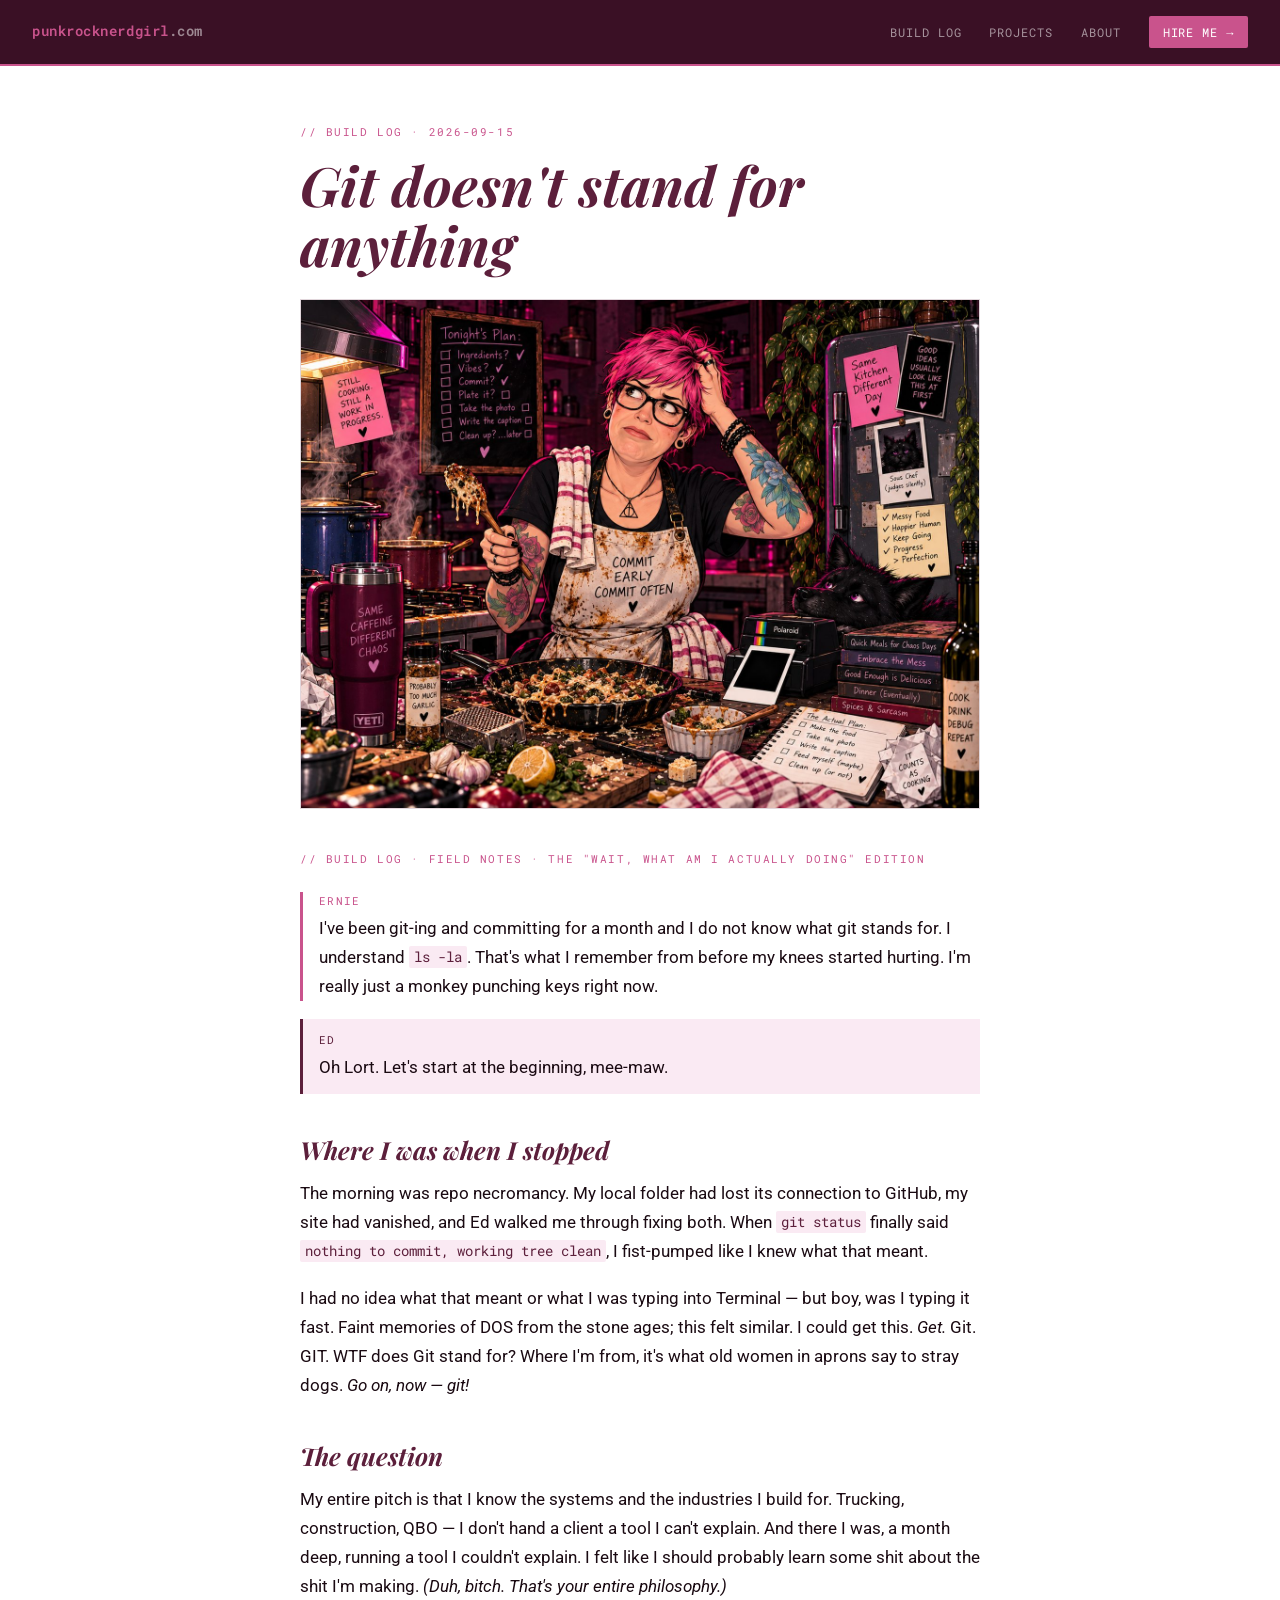
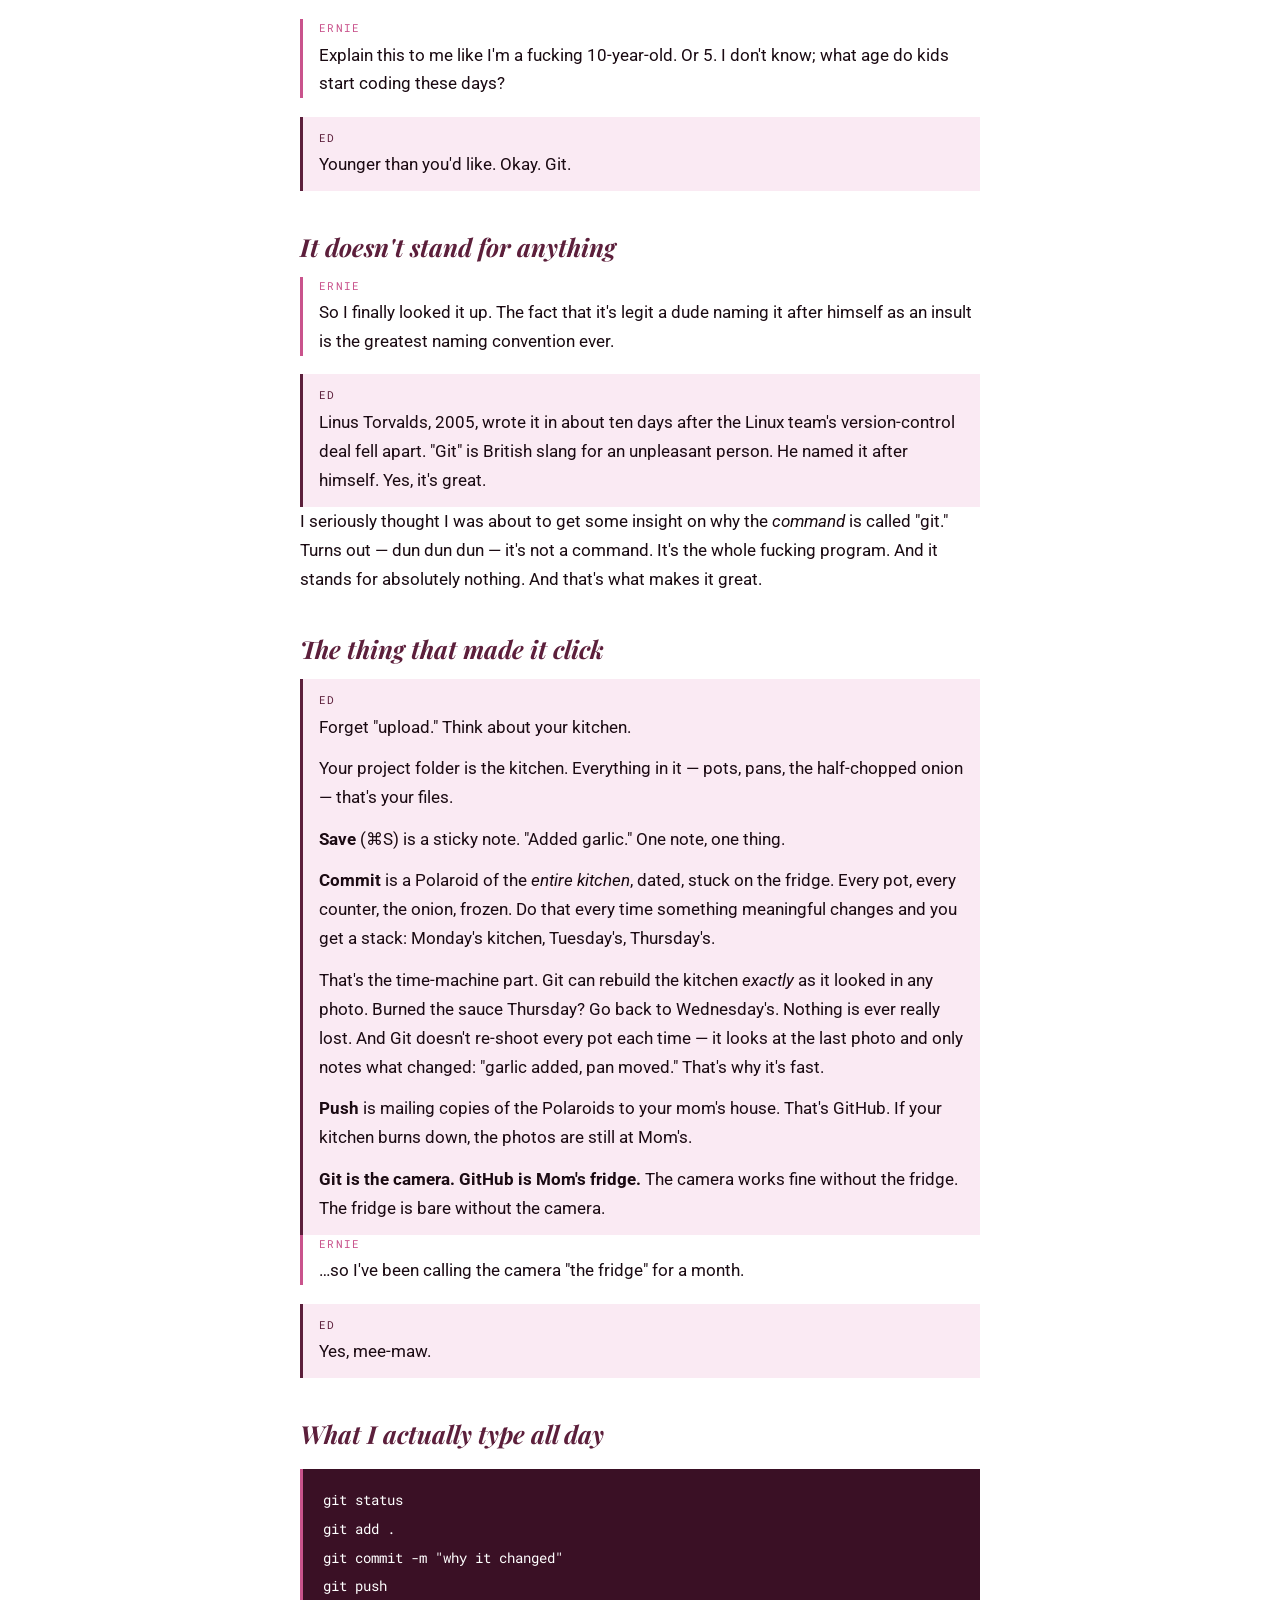
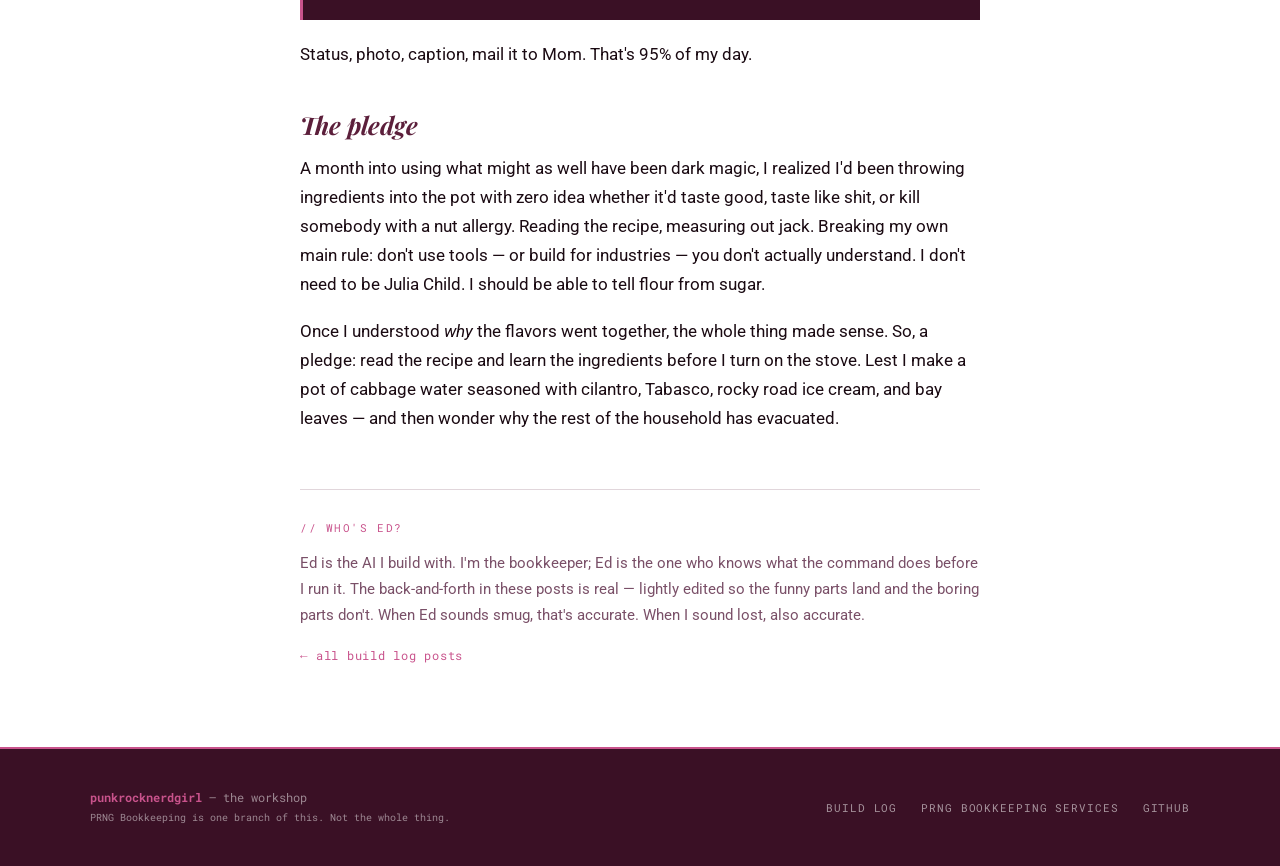
==== build_log/git-doesnt-stand-for-anything.html @ 5f927e8d "Build log: first post (Git doesn't stand for anything) + build log section" ====
<!DOCTYPE html>
<html lang="en">
<head>
  <meta charset="UTF-8" />
  <meta name="viewport" content="width=device-width, initial-scale=1.0" />
  <title>Git doesn&#x27;t stand for anything — punkrocknerdgirl</title>
  <meta name="description" content="Build log: Git doesn&#x27;t stand for anything" />
  <link rel="preconnect" href="https://fonts.googleapis.com" />
  <link rel="preconnect" href="https://fonts.gstatic.com" crossorigin />
  <link href="https://fonts.googleapis.com/css2?family=Roboto:ital,wght@0,300;0,400;0,700;1,300;1,400&family=Roboto+Mono:wght@400;600&family=Playfair+Display:ital,wght@0,700;1,700&display=swap" rel="stylesheet" />
  <link rel="stylesheet" href="post.css" />
</head>
<body>
  <header>
    <a class="wordmark" href="../">punkrocknerdgirl<span>.com</span></a>
    <nav>
      <a href="../#buildlog">Build log</a>
      <a href="../#projects">Projects</a>
      <a href="../#about">About</a>
      <a href="https://prngbooks.com" class="cta">Hire me →</a>
    </nav>
  </header>

  <main class="post">
    <div class="post-head">
      <p class="post-meta">// build log · 2026-09-15</p>
      <h1>Git doesn't stand for anything</h1>
    </div>
    <figure class="hero-img"><img src="../assets/blog/git-doesnt-stand-for-anything.jpg" alt="Git doesn&#x27;t stand for anything" /></figure>
    <article class="post-body">
<p class="eyebrow">// build log · field notes · the &quot;wait, what am I actually doing&quot; edition</p>
<p class="say say-ernie"><span class="who">Ernie</span>I've been git-ing and committing for a month and I do not know what git stands for. I understand <code>ls -la</code>. That's what I remember from before my knees started hurting. I'm really just a monkey punching keys right now.</p>
<div class="say say-ed"><span class="who">Ed</span>
<p>Oh Lort. Let's start at the beginning, mee-maw.</p>
</div>
<h2>Where I was when I stopped</h2>
<p>The morning was repo necromancy. My local folder had lost its connection to GitHub, my site had vanished, and Ed walked me through fixing both. When <code>git status</code> finally said <code>nothing to commit, working tree clean</code>, I fist-pumped like I knew what that meant.</p>
<p>I had no idea what that meant or what I was typing into Terminal — but boy, was I typing it fast. Faint memories of DOS from the stone ages; this felt similar. I could get this. <em>Get.</em> Git. GIT. WTF does Git stand for? Where I'm from, it's what old women in aprons say to stray dogs. <em>Go on, now — git!</em></p>
<h2>The question</h2>
<p>My entire pitch is that I know the systems and the industries I build for. Trucking, construction, QBO — I don't hand a client a tool I can't explain. And there I was, a month deep, running a tool I couldn't explain. I felt like I should probably learn some shit about the shit I'm making. <em>(Duh, bitch. That's your entire philosophy.)</em></p>
<p class="say say-ernie"><span class="who">Ernie</span>Explain this to me like I'm a fucking 10-year-old. Or 5. I don't know; what age do kids start coding these days?</p>
<div class="say say-ed"><span class="who">Ed</span>
<p>Younger than you'd like. Okay. Git.</p>
</div>
<h2>It doesn't stand for anything</h2>
<p class="say say-ernie"><span class="who">Ernie</span>So I finally looked it up. The fact that it's legit a dude naming it after himself as an insult is the greatest naming convention ever.</p>
<div class="say say-ed"><span class="who">Ed</span>
<p>Linus Torvalds, 2005, wrote it in about ten days after the Linux team's version-control deal fell apart. "Git" is British slang for an unpleasant person. He named it after himself. Yes, it's great.</p>
</div>
<p>I seriously thought I was about to get some insight on why the <em>command</em> is called "git." Turns out — dun dun dun — it's not a command. It's the whole fucking program. And it stands for absolutely nothing. And that's what makes it great.</p>
<h2>The thing that made it click</h2>
<div class="say say-ed"><span class="who">Ed</span>
<p>Forget "upload." Think about your kitchen.</p>
<p>Your project folder is the kitchen. Everything in it — pots, pans, the half-chopped onion — that's your files.</p>
<p><strong>Save</strong> (⌘S) is a sticky note. "Added garlic." One note, one thing.</p>
<p><strong>Commit</strong> is a Polaroid of the <em>entire kitchen</em>, dated, stuck on the fridge. Every pot, every counter, the onion, frozen. Do that every time something meaningful changes and you get a stack: Monday's kitchen, Tuesday's, Thursday's.</p>
<p>That's the time-machine part. Git can rebuild the kitchen <em>exactly</em> as it looked in any photo. Burned the sauce Thursday? Go back to Wednesday's. Nothing is ever really lost. And Git doesn't re-shoot every pot each time — it looks at the last photo and only notes what changed: "garlic added, pan moved." That's why it's fast.</p>
<p><strong>Push</strong> is mailing copies of the Polaroids to your mom's house. That's GitHub. If your kitchen burns down, the photos are still at Mom's.</p>
<p><strong>Git is the camera. GitHub is Mom's fridge.</strong> The camera works fine without the fridge. The fridge is bare without the camera.</p>
</div>
<p class="say say-ernie"><span class="who">Ernie</span>…so I've been calling the camera "the fridge" for a month.</p>
<div class="say say-ed"><span class="who">Ed</span>
<p>Yes, mee-maw.</p>
</div>
<h2>What I actually type all day</h2>
<pre><code>git status
git add .
git commit -m &quot;why it changed&quot;
git push</code></pre>
<p>Status, photo, caption, mail it to Mom. That's 95% of my day.</p>
<h2>The pledge</h2>
<p>A month into using what might as well have been dark magic, I realized I'd been throwing ingredients into the pot with zero idea whether it'd taste good, taste like shit, or kill somebody with a nut allergy. Reading the recipe, measuring out jack. Breaking my own main rule: don't use tools — or build for industries — you don't actually understand. I don't need to be Julia Child. I should be able to tell flour from sugar.</p>
<p>Once I understood <em>why</em> the flavors went together, the whole thing made sense. So, a pledge: read the recipe and learn the ingredients before I turn on the stove. Lest I make a pot of cabbage water seasoned with cilantro, Tabasco, rocky road ice cream, and bay leaves — and then wonder why the rest of the household has evacuated.</p>
    </article>
    <aside class="post-foot">
      <p class="eyebrow">// who's ed?</p>
      <p>Ed is the AI I build with. I'm the bookkeeper; Ed is the one who knows what the command does before I run it. The back-and-forth in these posts is real — lightly edited so the funny parts land and the boring parts don't. When Ed sounds smug, that's accurate. When I sound lost, also accurate.</p>
      <p><a href="../#buildlog">← all build log posts</a></p>
    </aside>
  </main>

  <footer>
    <div class="footer-inner">
      <p class="footer-word"><strong>punkrocknerdgirl</strong> — the workshop<br><span style="font-size:0.6rem;">PRNG Bookkeeping is one branch of this. Not the whole thing.</span></p>
      <div class="footer-links">
        <a href="../#buildlog">Build log</a>
        <a href="https://prngbooks.com">PRNG Bookkeeping Services</a>
        <a href="https://github.com/punkrocknerdgirl">GitHub</a>
      </div>
    </div>
  </footer>
</body>
</html>
---- build_log/post.css ----
*, *::before, *::after { box-sizing: border-box; margin: 0; padding: 0; }
:root {
  --pink:#C9538C; --plum:#5C1F3B; --plum-dark:#3A1025; --blush:#F5D6E8; --blush-light:#FAEAF3;
  --ink:#1A0A12; --muted:#7A5068; --rule:rgba(92,31,59,0.18);
  --mono:'Roboto Mono',monospace; --body:'Roboto',sans-serif; --display:'Playfair Display',serif;
}
body { font-family:var(--body); background:#fff; color:var(--ink); font-size:17px; line-height:1.7; -webkit-font-smoothing:antialiased; }

header { background:var(--plum-dark); padding:1rem 2rem; display:flex; align-items:center; justify-content:space-between; position:sticky; top:0; z-index:100; border-bottom:2px solid var(--pink); }
.wordmark { font-family:var(--mono); font-size:0.85rem; font-weight:600; color:var(--pink); letter-spacing:0.04em; text-decoration:none; }
.wordmark span { color:#fff; opacity:0.5; }
nav { display:flex; gap:1.75rem; align-items:center; }
nav a { font-family:var(--mono); font-size:0.75rem; text-transform:uppercase; letter-spacing:0.08em; color:rgba(255,255,255,0.55); text-decoration:none; }
nav a:hover { color:var(--pink); }
nav a.cta { background:var(--pink); color:#fff; padding:0.35rem 0.85rem; border-radius:2px; }
nav a.cta:hover { background:var(--plum); }

.post { max-width:720px; margin:0 auto; padding:3.5rem 1.25rem 4rem; }
.post-meta, .eyebrow { font-family:var(--mono); font-size:0.7rem; letter-spacing:0.14em; text-transform:uppercase; color:var(--pink); margin-bottom:0.9rem; }
.post-head h1 { font-family:var(--display); font-style:italic; font-size:clamp(2.2rem,6vw,3.4rem); line-height:1.1; color:var(--plum); margin-bottom:1.5rem; }
.hero-img { margin:0 0 2.5rem; }
.hero-img img { width:100%; height:auto; display:block; border:1px solid var(--rule); }

.post-body h2 { font-family:var(--display); font-style:italic; font-size:1.55rem; color:var(--plum); margin:2.5rem 0 0.9rem; line-height:1.25; }
.post-body p { margin-bottom:1.15rem; }
.post-body p.eyebrow { margin-bottom:1.5rem; }
.post-body code { font-family:var(--mono); font-size:0.85em; background:var(--blush-light); color:var(--plum); padding:0.1em 0.35em; border-radius:2px; }
.post-body pre { background:var(--plum-dark); color:#fff; padding:1.1rem 1.25rem; border-left:3px solid var(--pink); margin:1.25rem 0 1.25rem; overflow-x:auto; }
.post-body pre code { background:none; color:inherit; padding:0; font-size:0.9rem; line-height:1.6; }

.say { border-left:3px solid var(--rule); padding-left:1rem; }
.say .who { font-family:var(--mono); font-size:0.68rem; letter-spacing:0.12em; text-transform:uppercase; display:block; margin-bottom:0.2rem; }
.say-ernie { border-color:var(--pink); }
.say-ernie .who { color:var(--pink); }
.say-ed { border-color:var(--plum); background:var(--blush-light); padding:0.75rem 1rem; }
.say-ed .who { color:var(--plum); }

.post-foot { margin-top:3.5rem; padding-top:1.75rem; border-top:1px solid var(--rule); color:var(--muted); font-size:0.95rem; }
.post-foot p { margin-bottom:0.9rem; }
.post-foot a { color:var(--pink); text-decoration:none; font-family:var(--mono); font-size:0.78rem; letter-spacing:0.06em; }

footer { background:var(--plum-dark); padding:2.5rem 2rem; border-top:2px solid var(--pink); }
.footer-inner { max-width:1100px; margin:0 auto; display:flex; justify-content:space-between; align-items:center; flex-wrap:wrap; gap:1rem; }
.footer-word { font-family:var(--mono); font-size:0.72rem; color:rgba(255,255,255,0.5); line-height:1.6; }
.footer-word strong { color:var(--pink); }
.footer-links { display:flex; gap:1.5rem; flex-wrap:wrap; }
.footer-links a { font-family:var(--mono); font-size:0.7rem; text-transform:uppercase; letter-spacing:0.08em; color:rgba(255,255,255,0.55); text-decoration:none; }
.footer-links a:hover { color:var(--pink); }
@media (max-width:640px){ header{padding:0.85rem 1rem} nav{gap:1rem} nav a{font-size:0.68rem} }
.say-ed p { margin-bottom:0.8rem; }
.say-ed p:last-child { margin-bottom:0; }
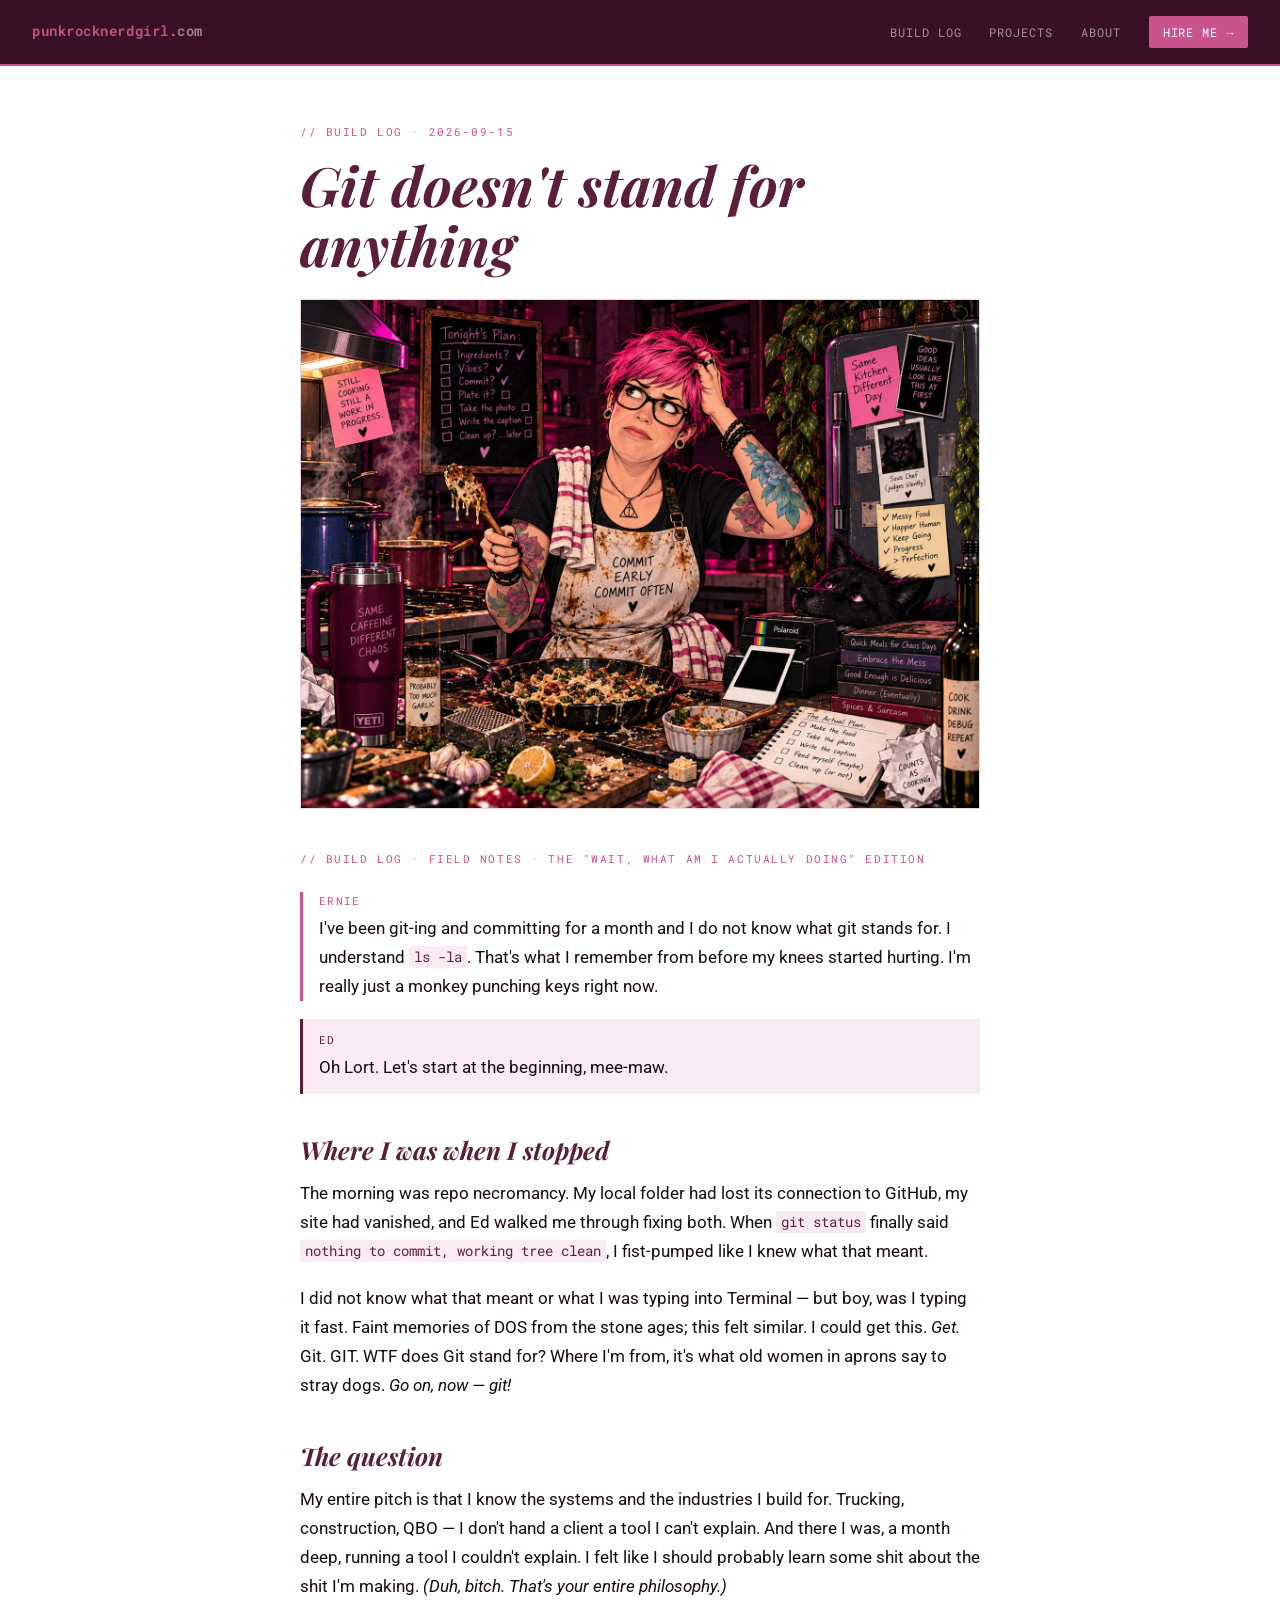
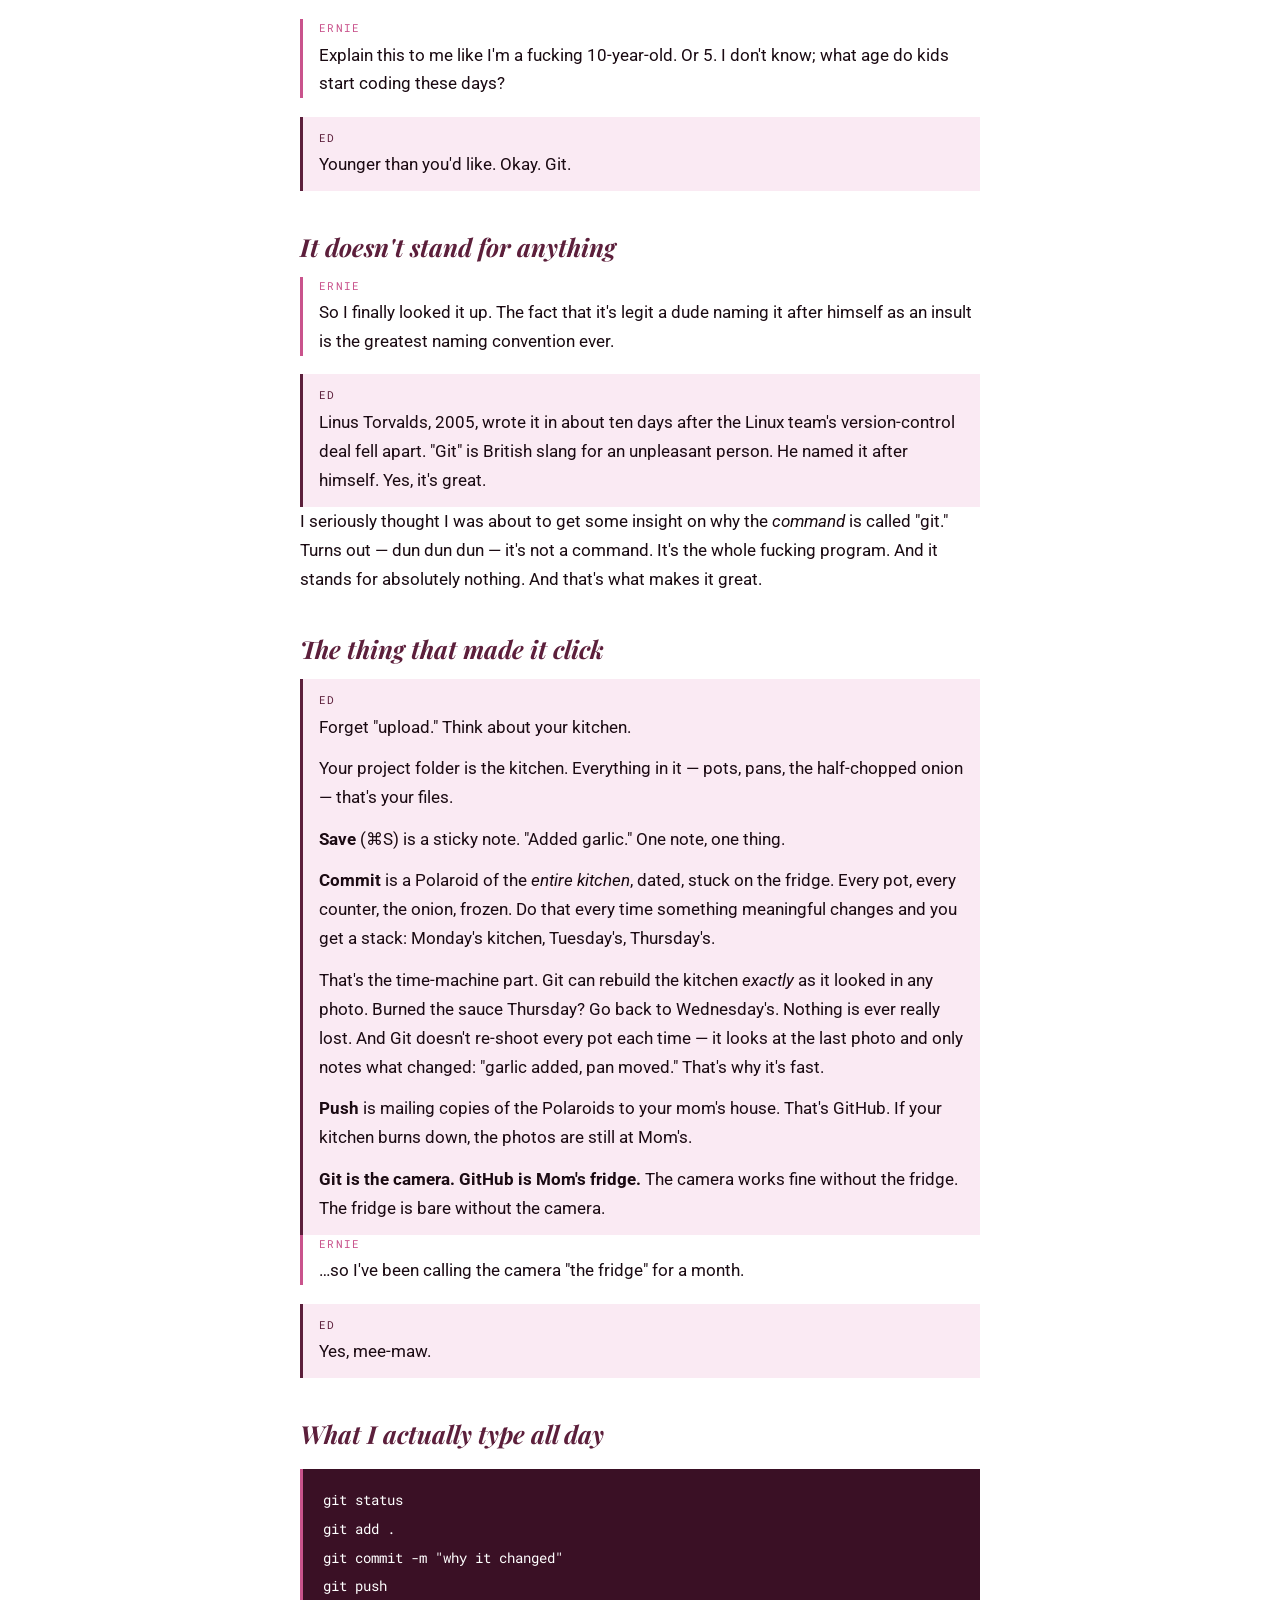
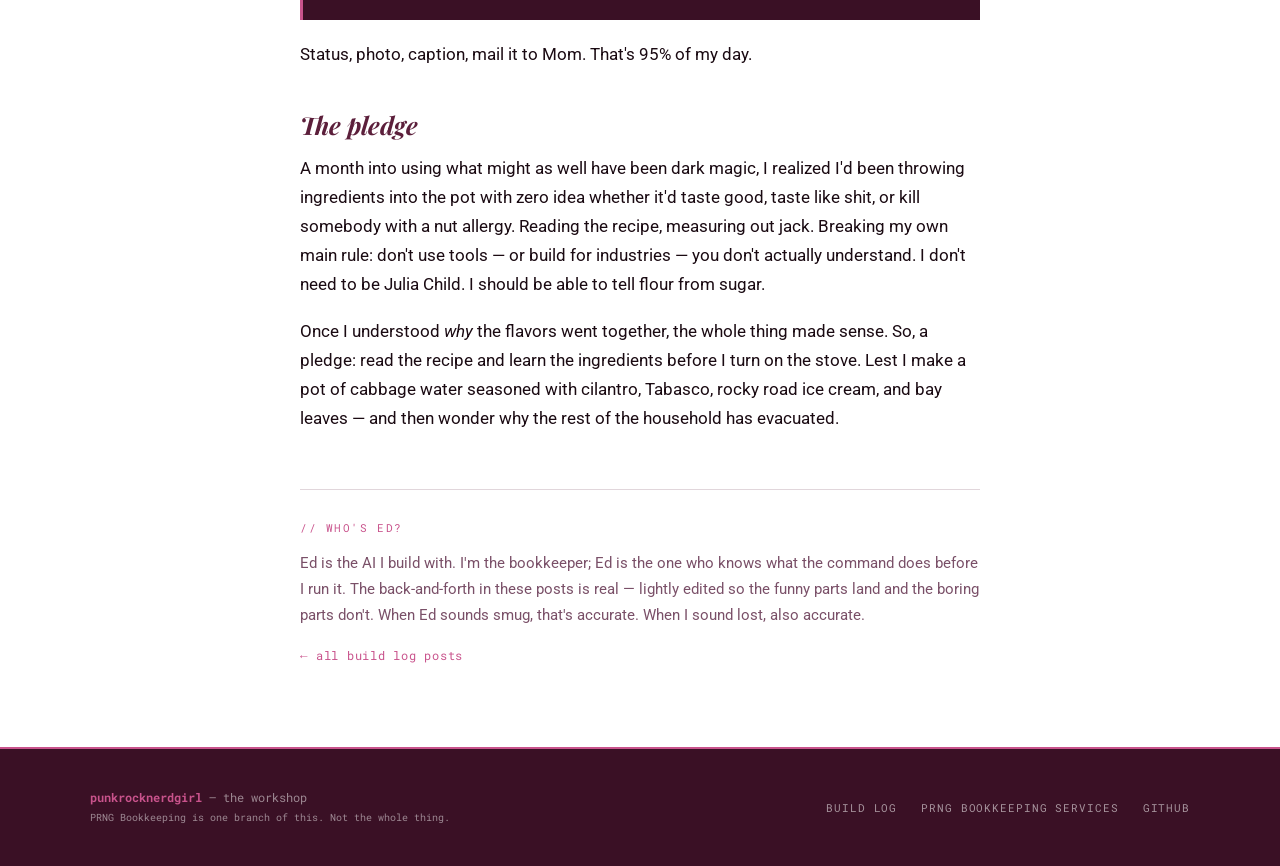
==== commit 1fd41004: "Updated blog post." ====
--- a/build_log/git-doesnt-stand-for-anything.html
+++ b/build_log/git-doesnt-stand-for-anything.html
@@ -35,7 +35,7 @@
 </div>
 <h2>Where I was when I stopped</h2>
 <p>The morning was repo necromancy. My local folder had lost its connection to GitHub, my site had vanished, and Ed walked me through fixing both. When <code>git status</code> finally said <code>nothing to commit, working tree clean</code>, I fist-pumped like I knew what that meant.</p>
-<p>I had no idea what that meant or what I was typing into Terminal — but boy, was I typing it fast. Faint memories of DOS from the stone ages; this felt similar. I could get this. <em>Get.</em> Git. GIT. WTF does Git stand for? Where I'm from, it's what old women in aprons say to stray dogs. <em>Go on, now — git!</em></p>
+<p>I did not know what that meant or what I was typing into Terminal — but boy, was I typing it fast. Faint memories of DOS from the stone ages; this felt similar. I could get this. <em>Get.</em> Git. GIT. WTF does Git stand for? Where I'm from, it's what old women in aprons say to stray dogs. <em>Go on, now — git!</em></p>
 <h2>The question</h2>
 <p>My entire pitch is that I know the systems and the industries I build for. Trucking, construction, QBO — I don't hand a client a tool I can't explain. And there I was, a month deep, running a tool I couldn't explain. I felt like I should probably learn some shit about the shit I'm making. <em>(Duh, bitch. That's your entire philosophy.)</em></p>
 <p class="say say-ernie"><span class="who">Ernie</span>Explain this to me like I'm a fucking 10-year-old. Or 5. I don't know; what age do kids start coding these days?</p>
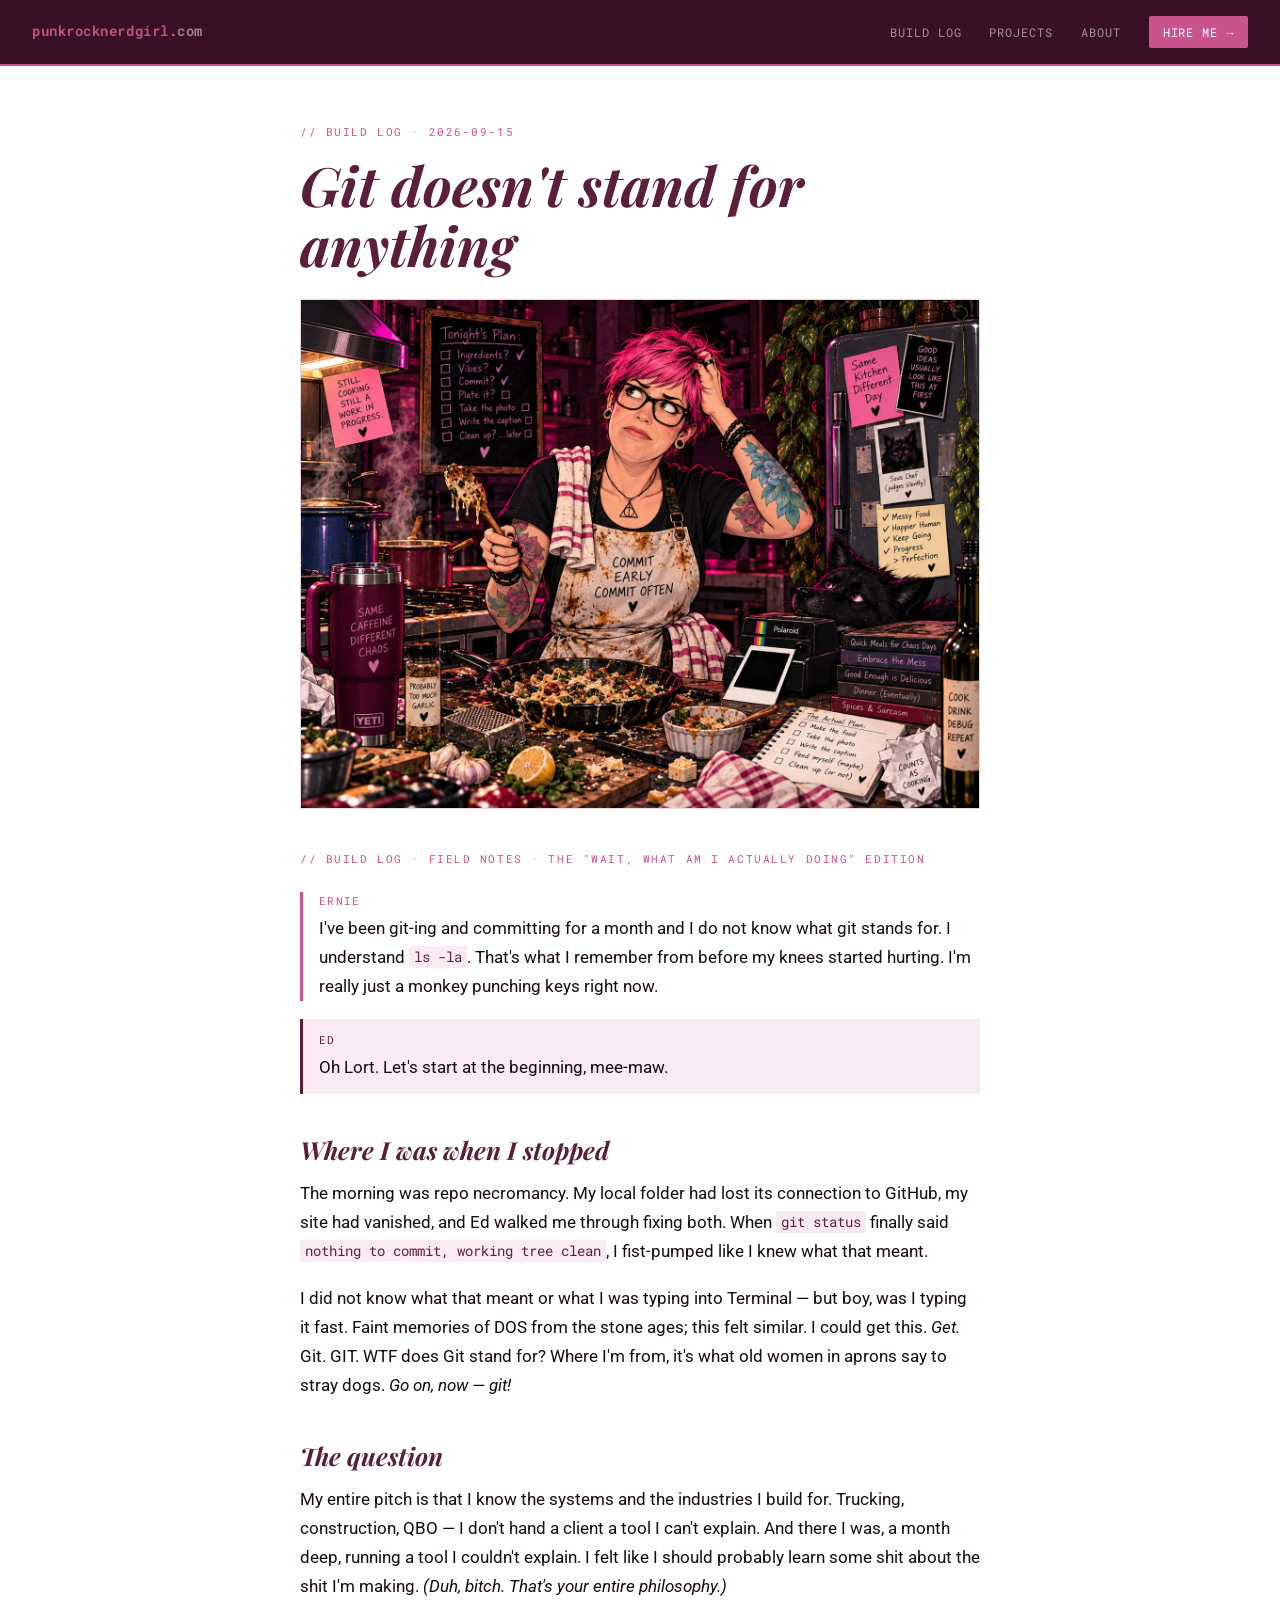
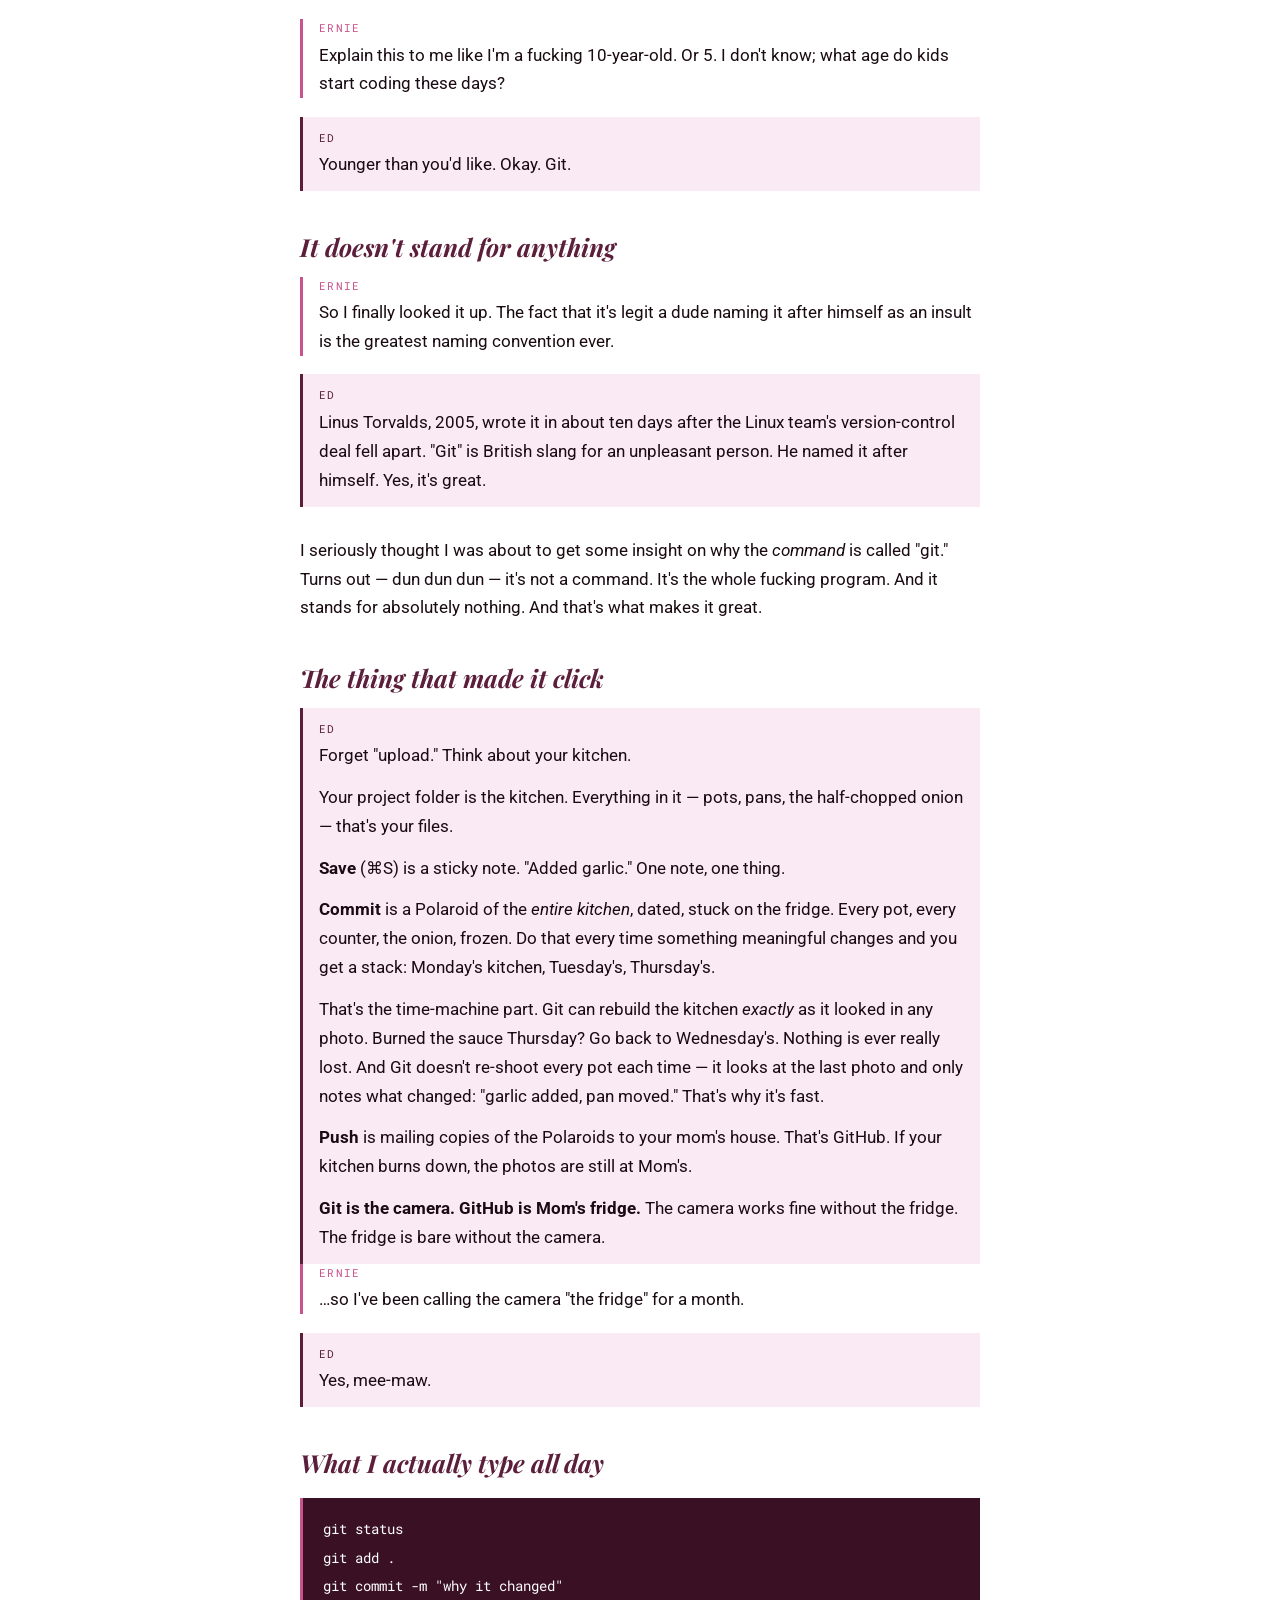
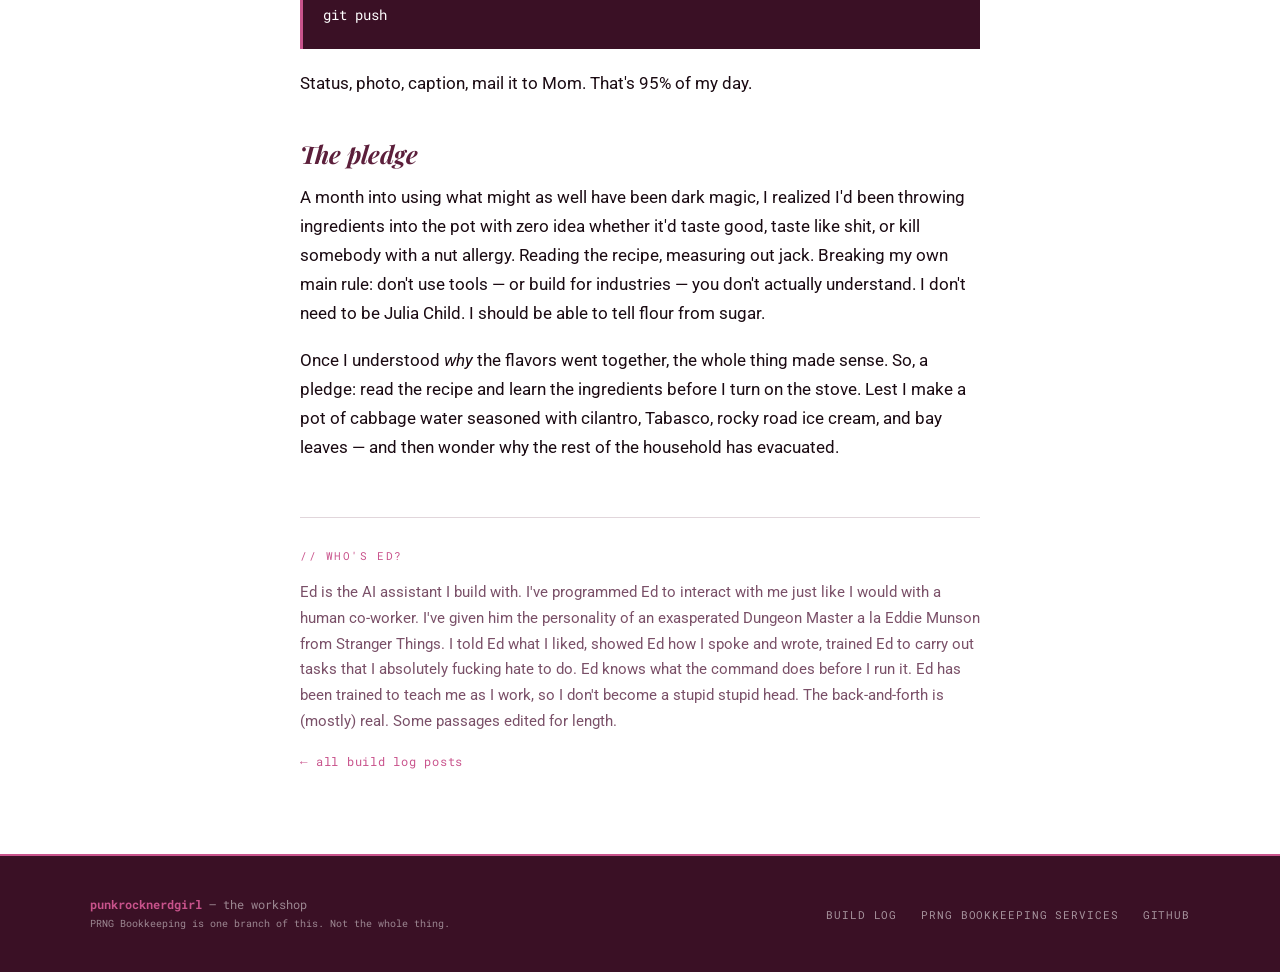
==== commit c2a1aa90: "Updated blog section and blog post." ====
--- a/build_log/git-doesnt-stand-for-anything.html
+++ b/build_log/git-doesnt-stand-for-anything.html
@@ -46,7 +46,7 @@
 <p class="say say-ernie"><span class="who">Ernie</span>So I finally looked it up. The fact that it's legit a dude naming it after himself as an insult is the greatest naming convention ever.</p>
 <div class="say say-ed"><span class="who">Ed</span>
 <p>Linus Torvalds, 2005, wrote it in about ten days after the Linux team's version-control deal fell apart. "Git" is British slang for an unpleasant person. He named it after himself. Yes, it's great.</p>
-</div>
+</div><br>
 <p>I seriously thought I was about to get some insight on why the <em>command</em> is called "git." Turns out — dun dun dun — it's not a command. It's the whole fucking program. And it stands for absolutely nothing. And that's what makes it great.</p>
 <h2>The thing that made it click</h2>
 <div class="say say-ed"><span class="who">Ed</span>
@@ -74,7 +74,7 @@
     </article>
     <aside class="post-foot">
       <p class="eyebrow">// who's ed?</p>
-      <p>Ed is the AI I build with. I'm the bookkeeper; Ed is the one who knows what the command does before I run it. The back-and-forth in these posts is real — lightly edited so the funny parts land and the boring parts don't. When Ed sounds smug, that's accurate. When I sound lost, also accurate.</p>
+      <p>Ed is the AI assistant I build with. I've programmed Ed to interact with me just like I would with a human co-worker. I've given him the personality of an exasperated Dungeon Master a la Eddie Munson from Stranger Things. I told Ed what I liked, showed Ed how I spoke and wrote, trained Ed to carry out tasks that I absolutely fucking hate to do. Ed knows what the command does before I run it. Ed has been trained to teach me as I work, so I don't become a stupid stupid head. The back-and-forth is (mostly) real. Some passages edited for length.</p>
       <p><a href="../#buildlog">← all build log posts</a></p>
     </aside>
   </main>
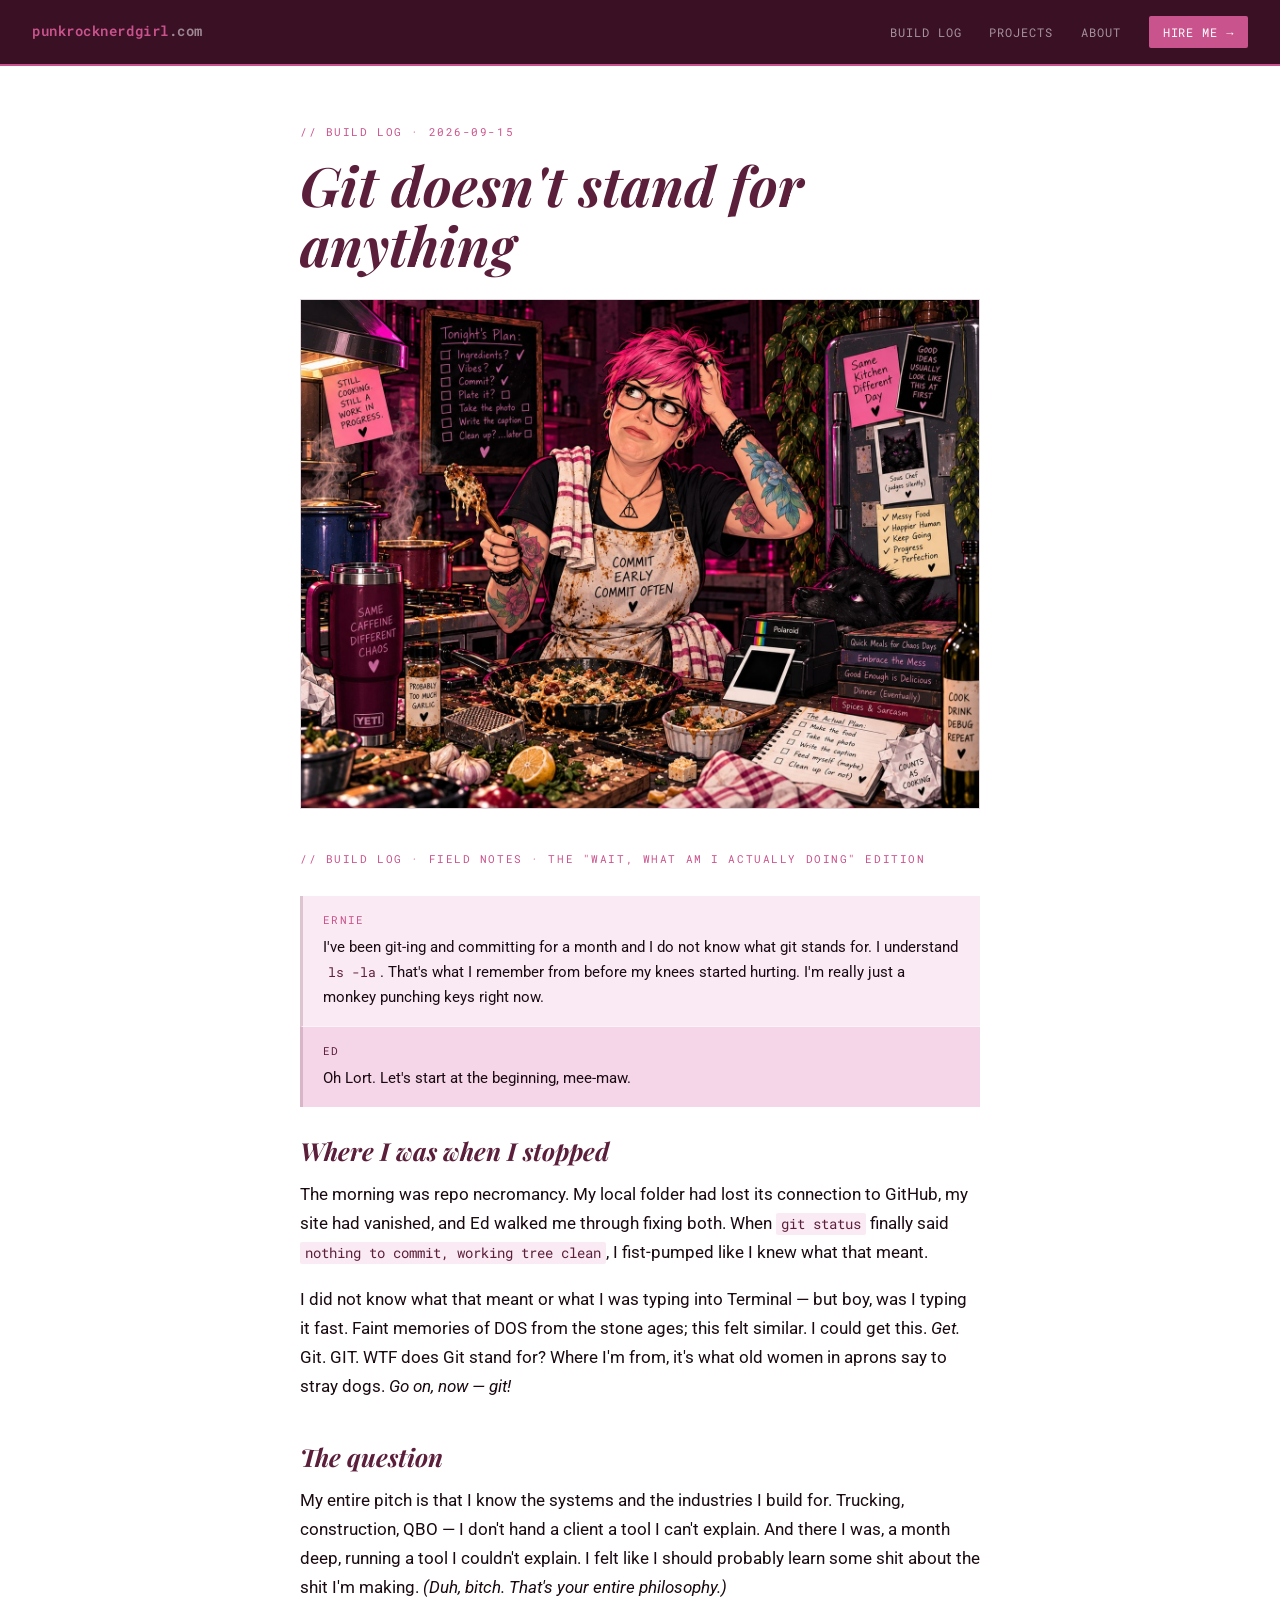
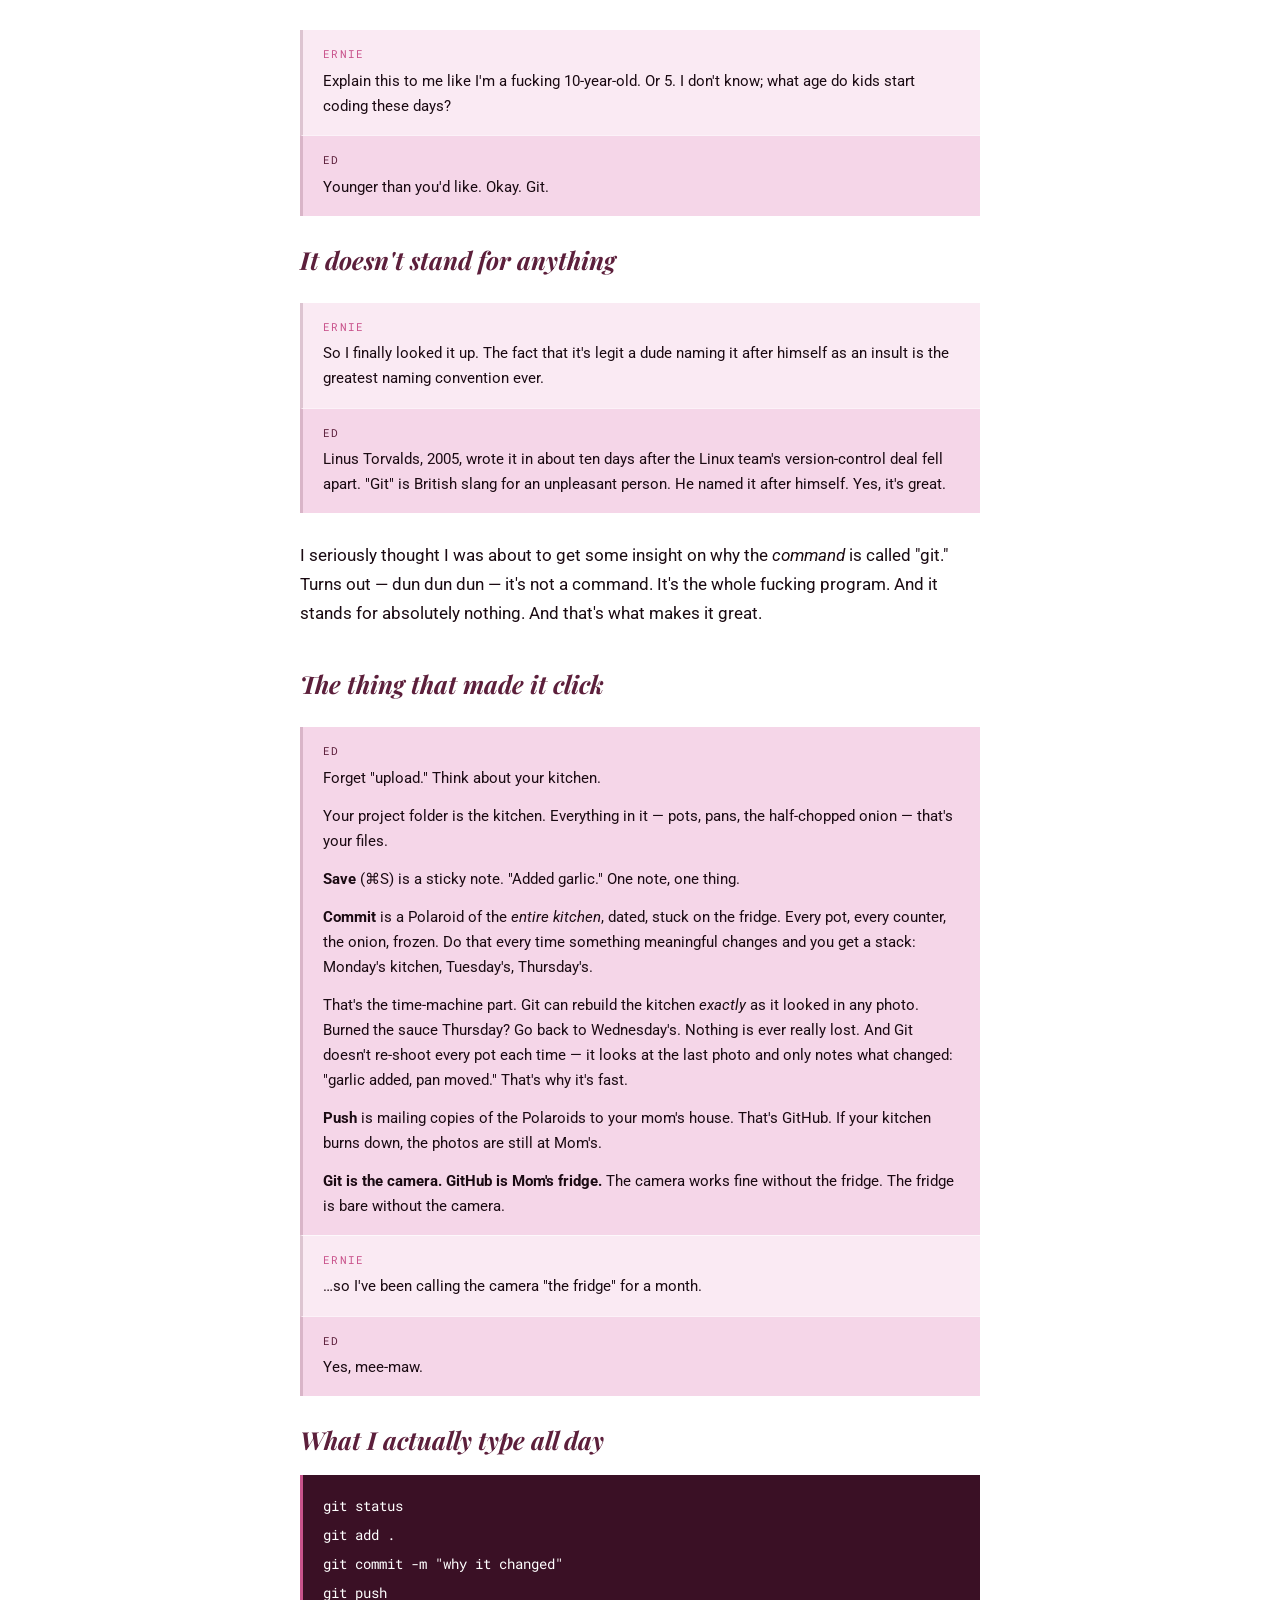
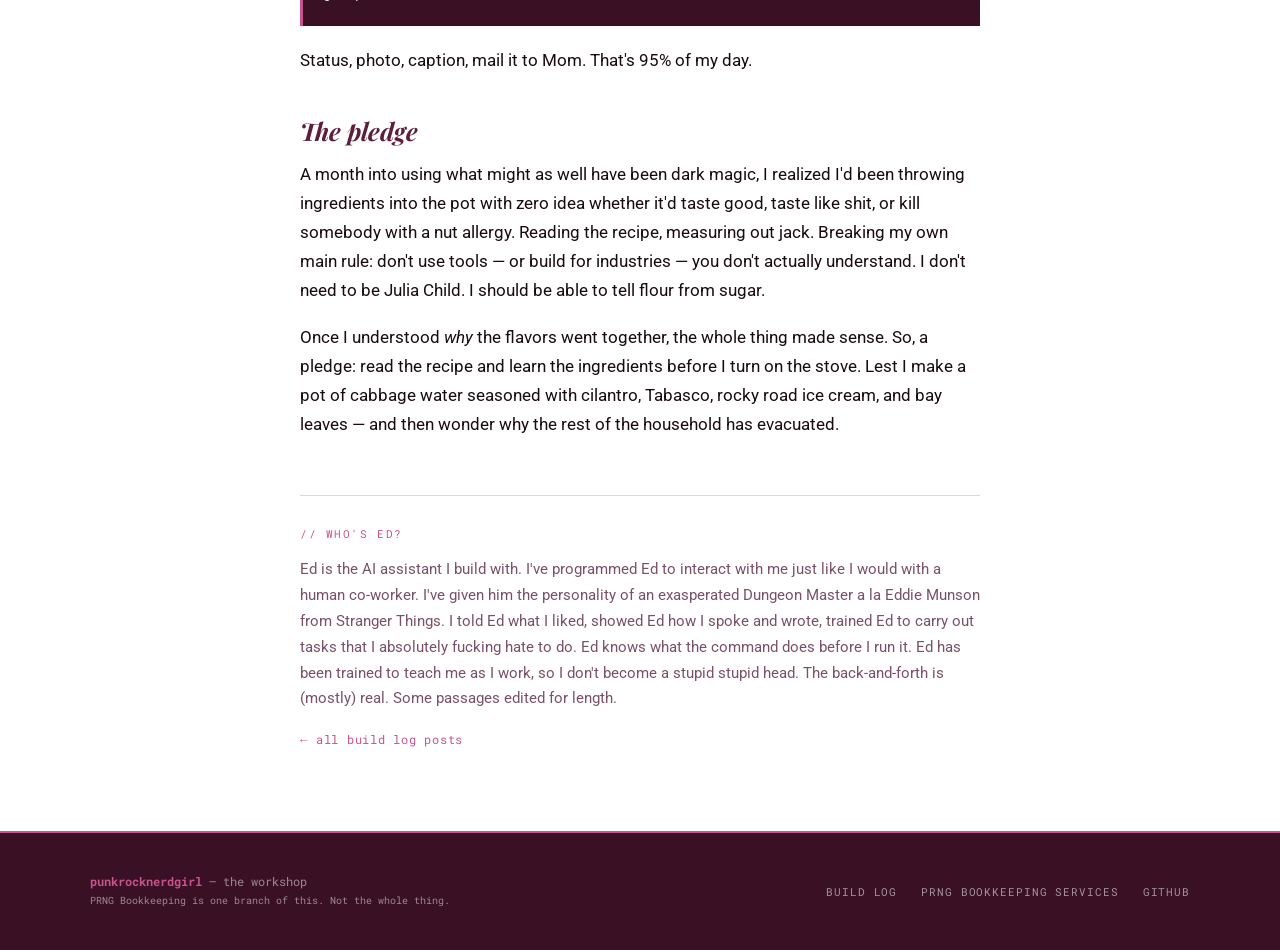
==== commit 87426265: "Build log: style Ed/Ernie exchanges as a shaded transcript strip Co-Authored-By: Claude Fable 5.1 <n" ====
--- a/build_log/git-doesnt-stand-for-anything.html
+++ b/build_log/git-doesnt-stand-for-anything.html
@@ -46,7 +46,7 @@
 <p class="say say-ernie"><span class="who">Ernie</span>So I finally looked it up. The fact that it's legit a dude naming it after himself as an insult is the greatest naming convention ever.</p>
 <div class="say say-ed"><span class="who">Ed</span>
 <p>Linus Torvalds, 2005, wrote it in about ten days after the Linux team's version-control deal fell apart. "Git" is British slang for an unpleasant person. He named it after himself. Yes, it's great.</p>
-</div><br>
+</div>
 <p>I seriously thought I was about to get some insight on why the <em>command</em> is called "git." Turns out — dun dun dun — it's not a command. It's the whole fucking program. And it stands for absolutely nothing. And that's what makes it great.</p>
 <h2>The thing that made it click</h2>
 <div class="say say-ed"><span class="who">Ed</span>
--- a/build_log/post.css
+++ b/build_log/post.css
@@ -28,12 +28,16 @@
 .post-body pre { background:var(--plum-dark); color:#fff; padding:1.1rem 1.25rem; border-left:3px solid var(--pink); margin:1.25rem 0 1.25rem; overflow-x:auto; }
 .post-body pre code { background:none; color:inherit; padding:0; font-size:0.9rem; line-height:1.6; }
 
-.say { border-left:3px solid var(--rule); padding-left:1rem; }
-.say .who { font-family:var(--mono); font-size:0.68rem; letter-spacing:0.12em; text-transform:uppercase; display:block; margin-bottom:0.2rem; }
-.say-ernie { border-color:var(--pink); }
+/* Conversation transcript: a continuous shaded strip, distinct from commentary */
+.post-body .say { margin:0; padding:1rem 1.25rem; font-size:0.95rem; line-height:1.65; border-left:3px solid var(--rule); }
+.say .who { font-family:var(--mono); font-size:0.68rem; letter-spacing:0.12em; text-transform:uppercase; display:block; margin-bottom:0.3rem; }
+.say-ernie { border-color:var(--pink); background:var(--blush-light); }
 .say-ernie .who { color:var(--pink); }
-.say-ed { border-color:var(--plum); background:var(--blush-light); padding:0.75rem 1rem; }
+.say-ed { border-color:var(--plum); background:var(--blush); }
 .say-ed .who { color:var(--plum); }
+.post-body :not(.say) + .say { margin-top:1.75rem; }
+.post-body .say + :not(.say) { margin-top:1.75rem; }
+.post-body .say + .say { border-top:1px solid rgba(255,255,255,0.7); }
 
 .post-foot { margin-top:3.5rem; padding-top:1.75rem; border-top:1px solid var(--rule); color:var(--muted); font-size:0.95rem; }
 .post-foot p { margin-bottom:0.9rem; }
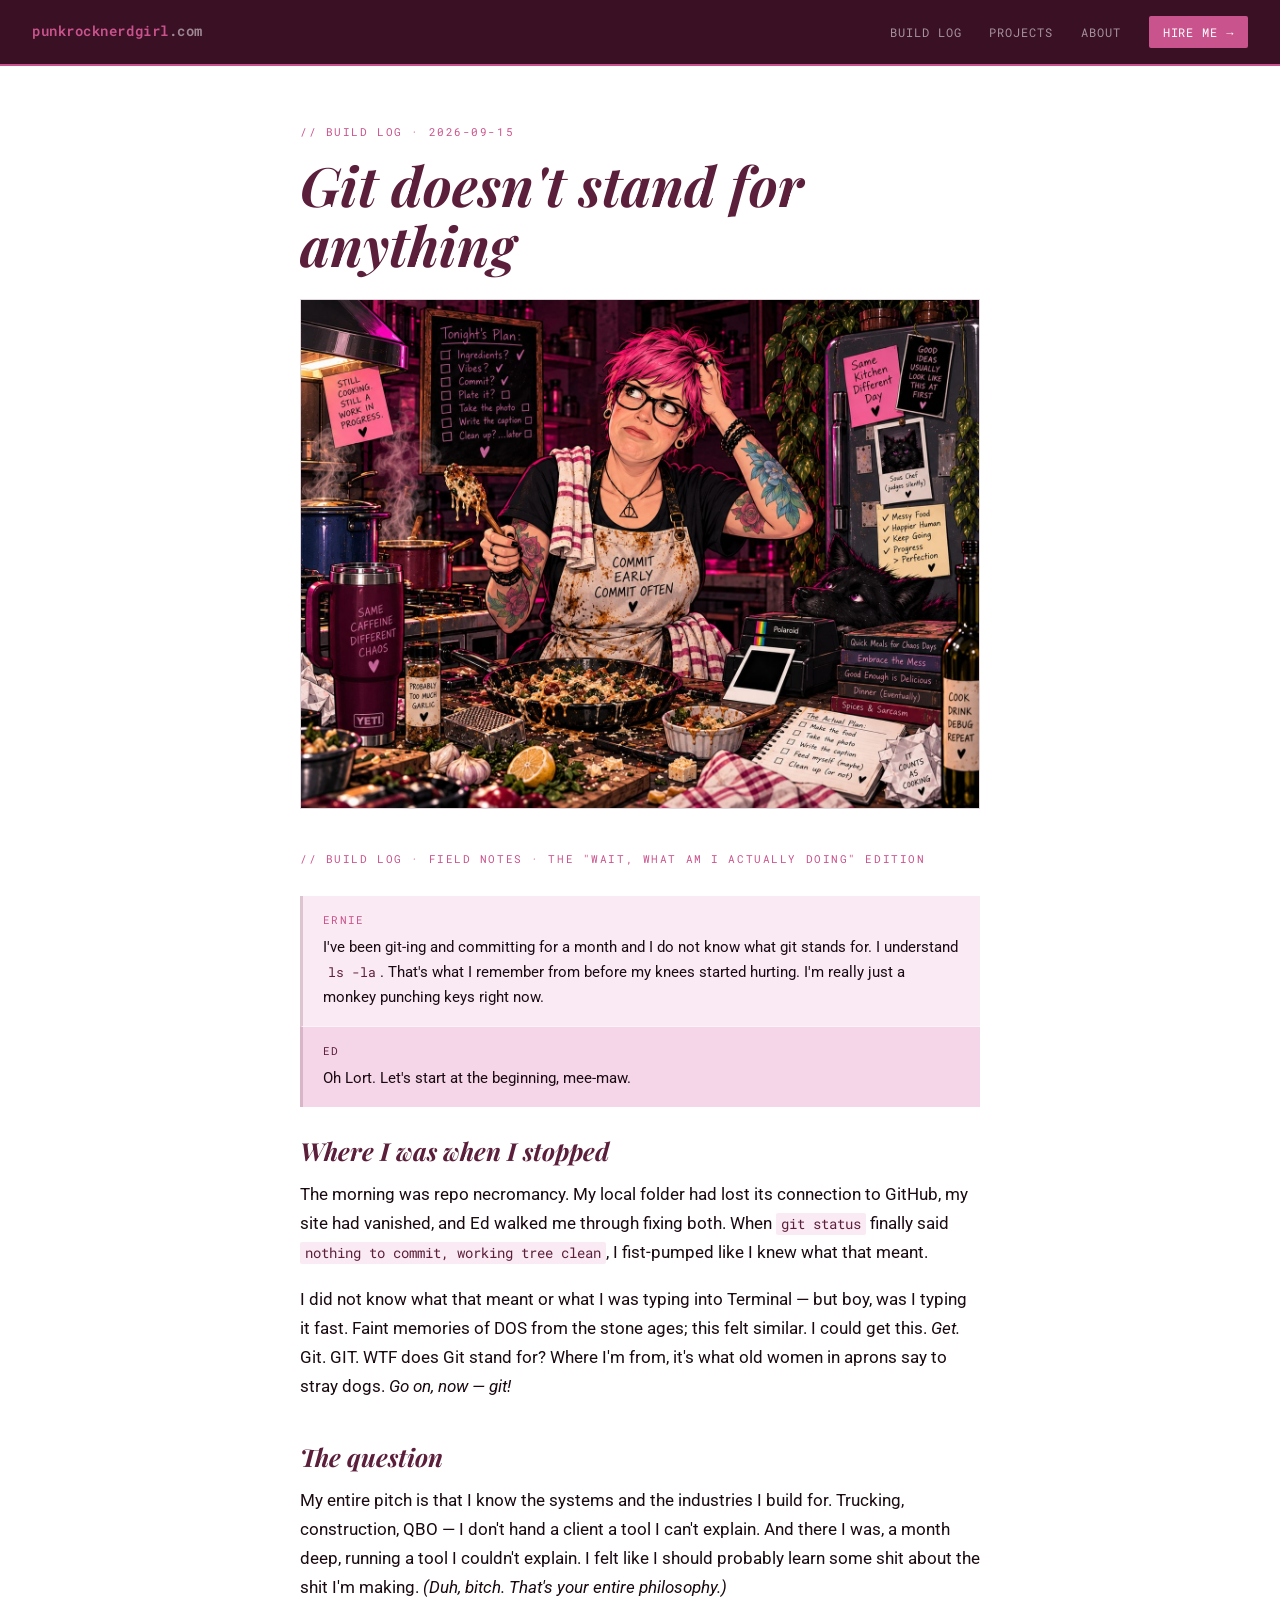
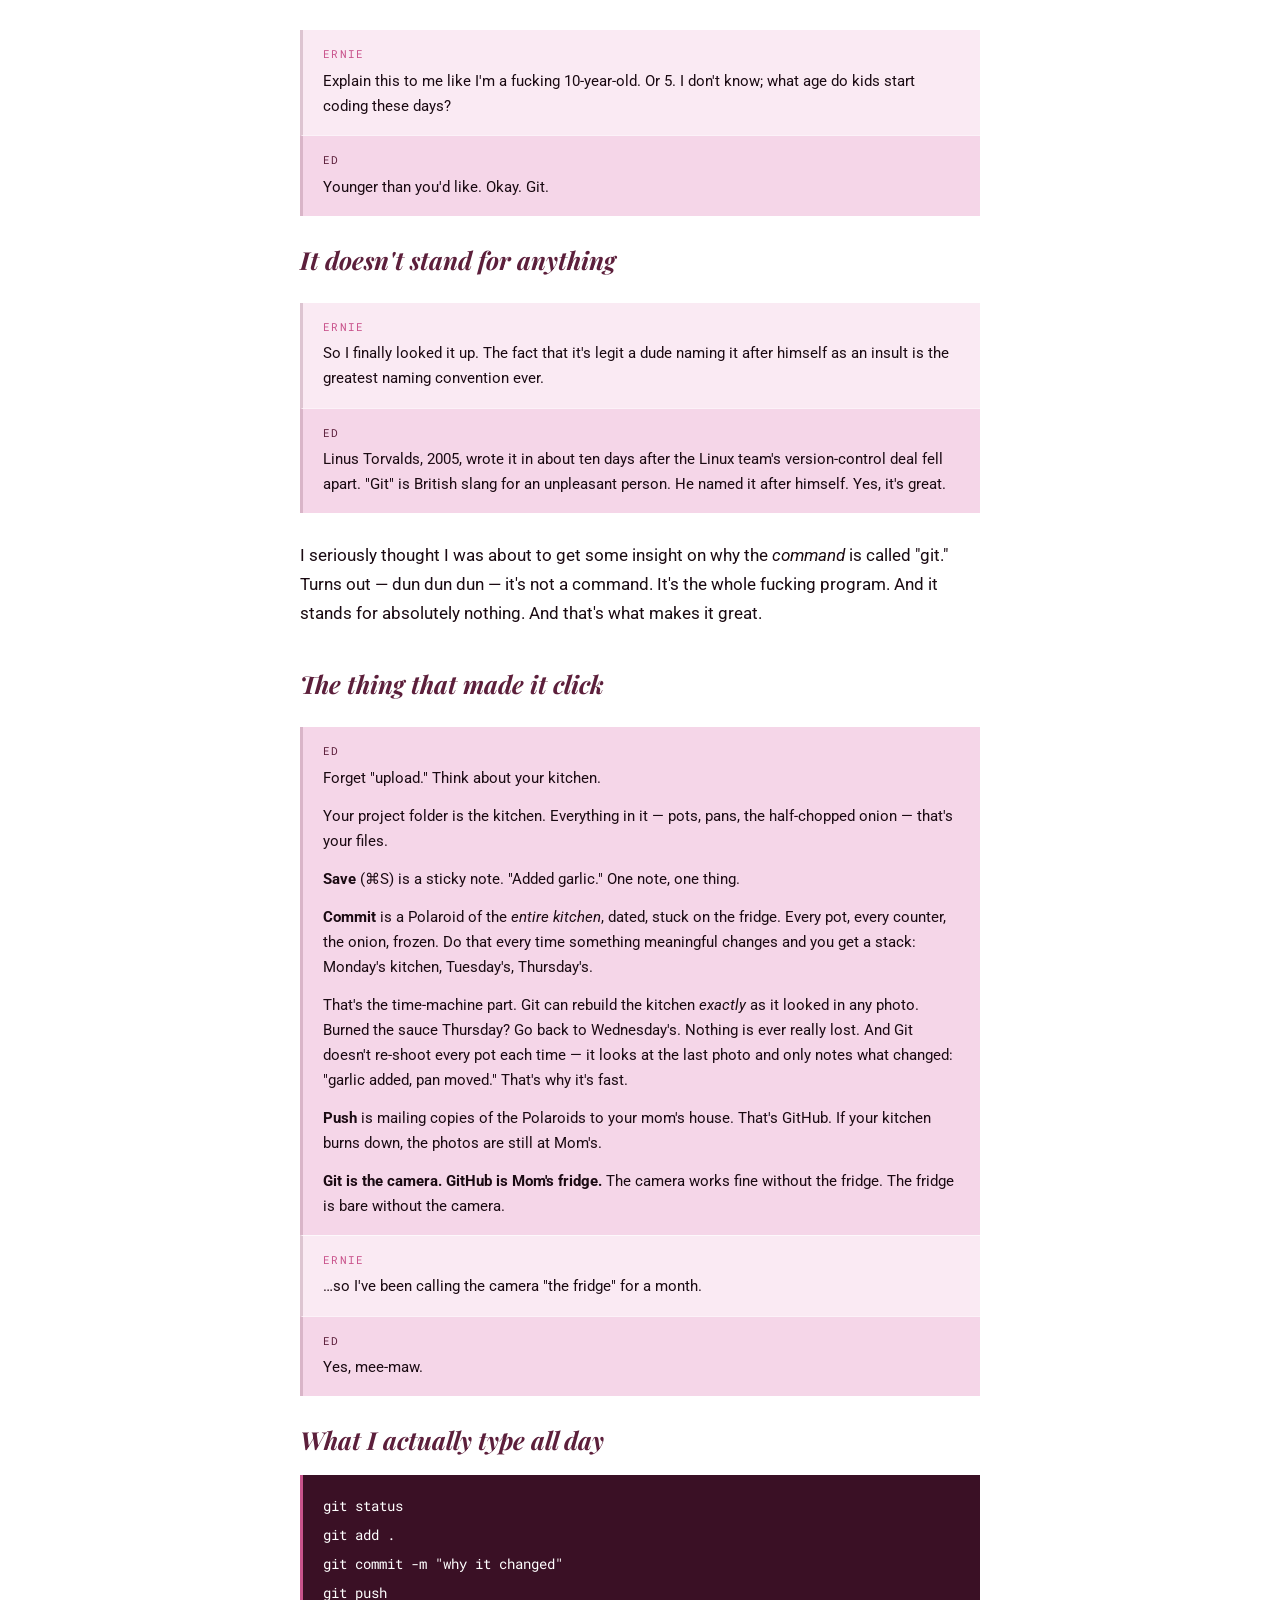
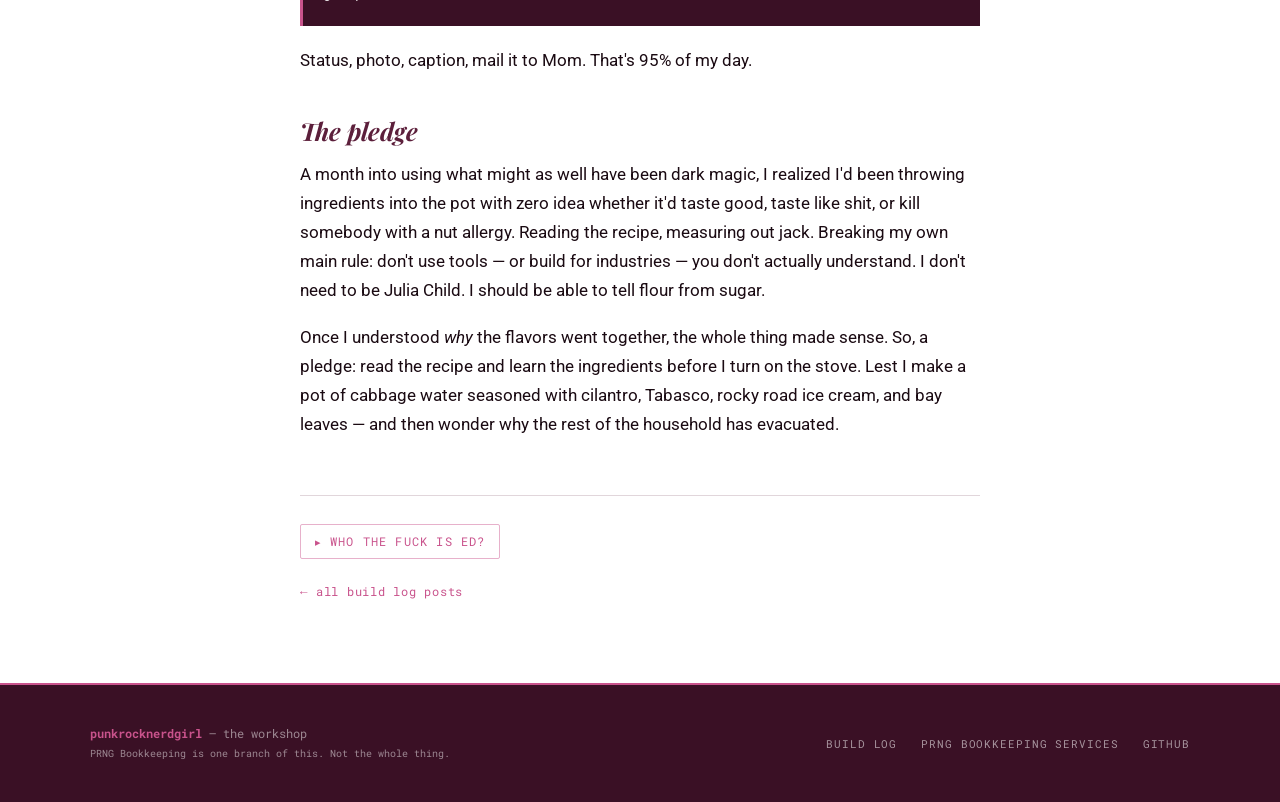
==== commit e8da1950: "Text edits to Ed / Projects / Build sections." ====
--- a/build_log/git-doesnt-stand-for-anything.html
+++ b/build_log/git-doesnt-stand-for-anything.html
@@ -73,8 +73,10 @@
 <p>Once I understood <em>why</em> the flavors went together, the whole thing made sense. So, a pledge: read the recipe and learn the ingredients before I turn on the stove. Lest I make a pot of cabbage water seasoned with cilantro, Tabasco, rocky road ice cream, and bay leaves — and then wonder why the rest of the household has evacuated.</p>
     </article>
     <aside class="post-foot">
-      <p class="eyebrow">// who's ed?</p>
-      <p>Ed is the AI assistant I build with. I've programmed Ed to interact with me just like I would with a human co-worker. I've given him the personality of an exasperated Dungeon Master a la Eddie Munson from Stranger Things. I told Ed what I liked, showed Ed how I spoke and wrote, trained Ed to carry out tasks that I absolutely fucking hate to do. Ed knows what the command does before I run it. Ed has been trained to teach me as I work, so I don't become a stupid stupid head. The back-and-forth is (mostly) real. Some passages edited for length.</p>
+      <details class="ed-toggle">
+        <summary>Who the fuck is Ed?</summary>
+        <p>Ed is the AI assistant I build with. I've programmed Ed to interact with me just like I would with a human co-worker. I've given him the personality of an exasperated Dungeon Master a la Eddie Munson from Stranger Things. I told Ed what I liked, showed Ed how I spoke and wrote, trained Ed to carry out tasks that I absolutely fucking hate to do. Ed knows what the command does before I run it. Ed has been trained to teach me as I work, so I don't become a stupid stupid head. The back-and-forth is (mostly) real. Some passages edited for length.</p>
+      </details>
       <p><a href="../#buildlog">← all build log posts</a></p>
     </aside>
   </main>
--- a/build_log/post.css
+++ b/build_log/post.css
@@ -42,6 +42,14 @@
 .post-foot { margin-top:3.5rem; padding-top:1.75rem; border-top:1px solid var(--rule); color:var(--muted); font-size:0.95rem; }
 .post-foot p { margin-bottom:0.9rem; }
 .post-foot a { color:var(--pink); text-decoration:none; font-family:var(--mono); font-size:0.78rem; letter-spacing:0.06em; }
+.ed-toggle { margin-bottom:1.25rem; }
+.ed-toggle summary { cursor:pointer; list-style:none; display:inline-flex; align-items:center; gap:0.5rem; font-family:var(--mono); font-size:0.75rem; letter-spacing:0.1em; text-transform:uppercase; color:var(--pink); padding:0.4rem 0.85rem; border:1px solid rgba(201,83,140,0.45); border-radius:2px; user-select:none; }
+.ed-toggle summary::-webkit-details-marker { display:none; }
+.ed-toggle summary::before { content:"▸"; font-size:0.7rem; transition:transform 0.15s ease; }
+.ed-toggle[open] summary::before { transform:rotate(90deg); }
+.ed-toggle summary:hover { border-color:var(--pink); background:var(--blush-light); }
+.ed-toggle[open] summary { margin-bottom:0.9rem; }
+.ed-toggle p { margin-bottom:0; }
 
 footer { background:var(--plum-dark); padding:2.5rem 2rem; border-top:2px solid var(--pink); }
 .footer-inner { max-width:1100px; margin:0 auto; display:flex; justify-content:space-between; align-items:center; flex-wrap:wrap; gap:1rem; }
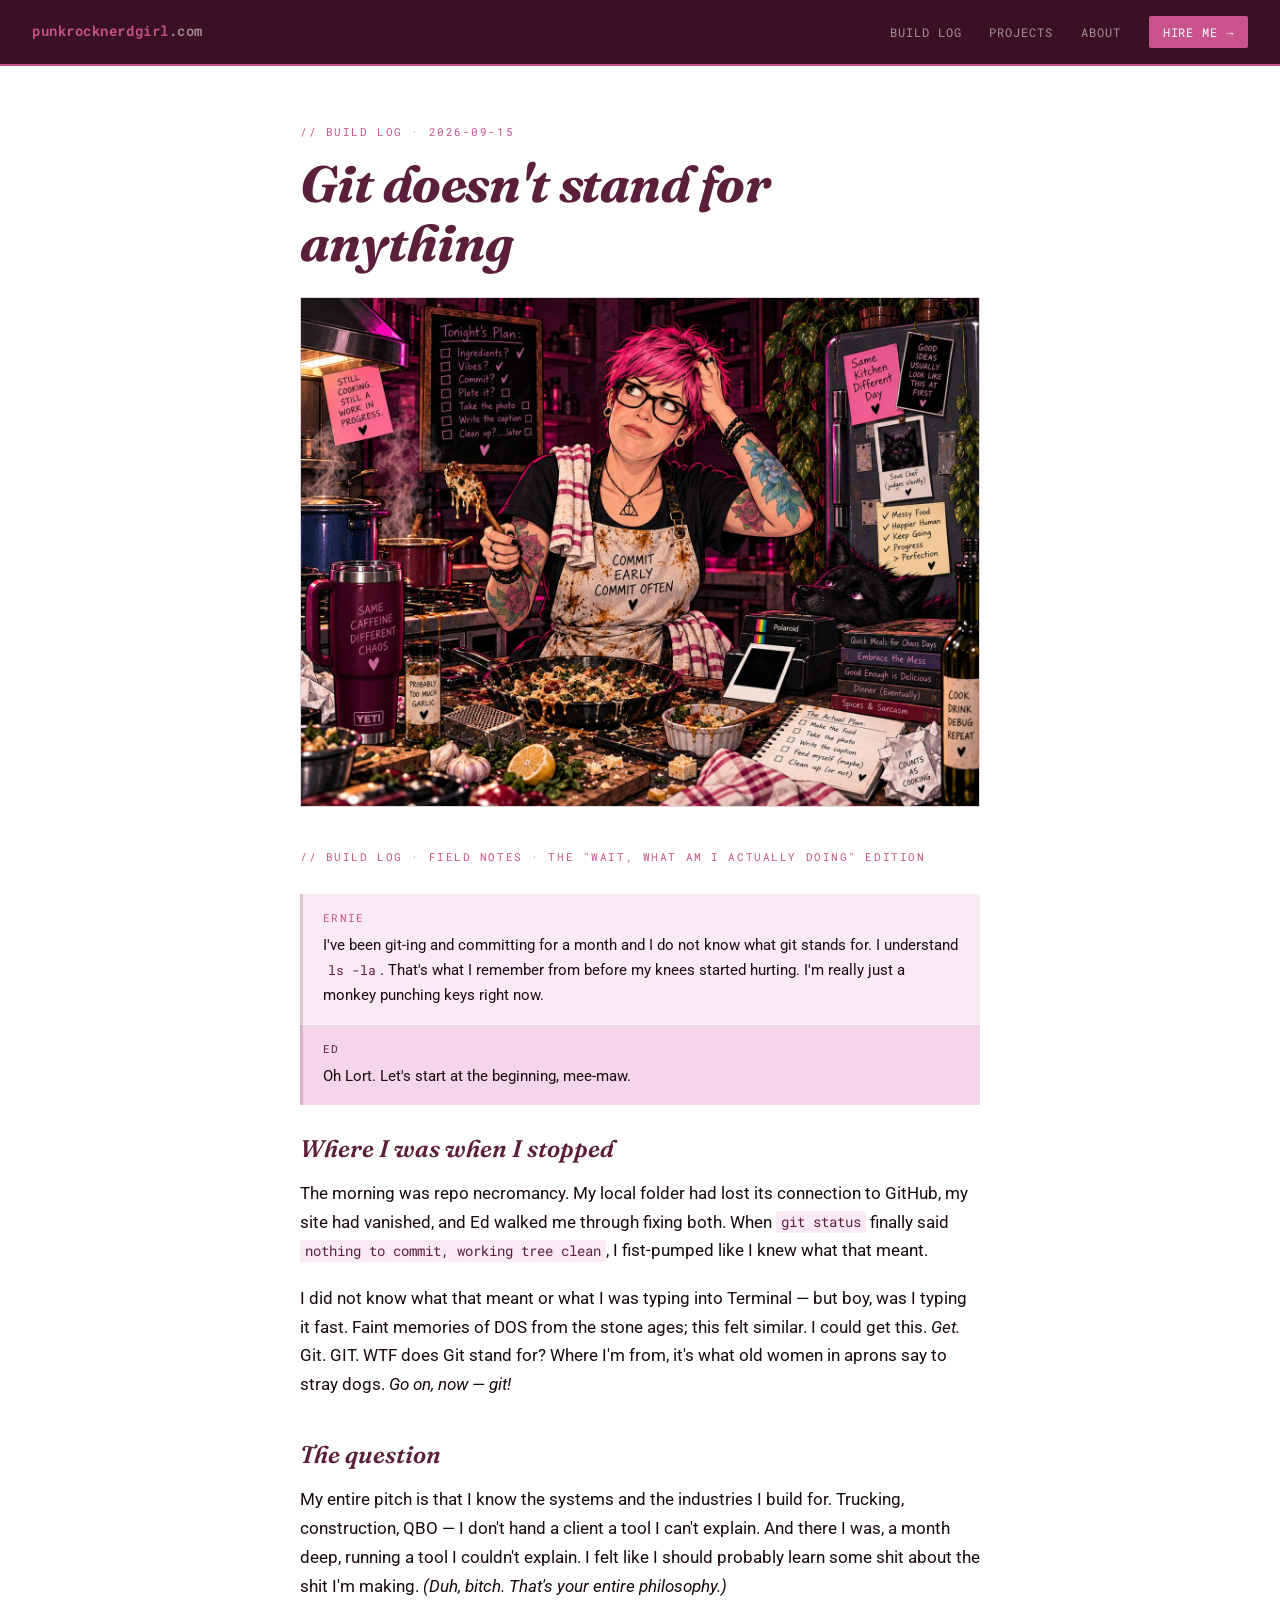
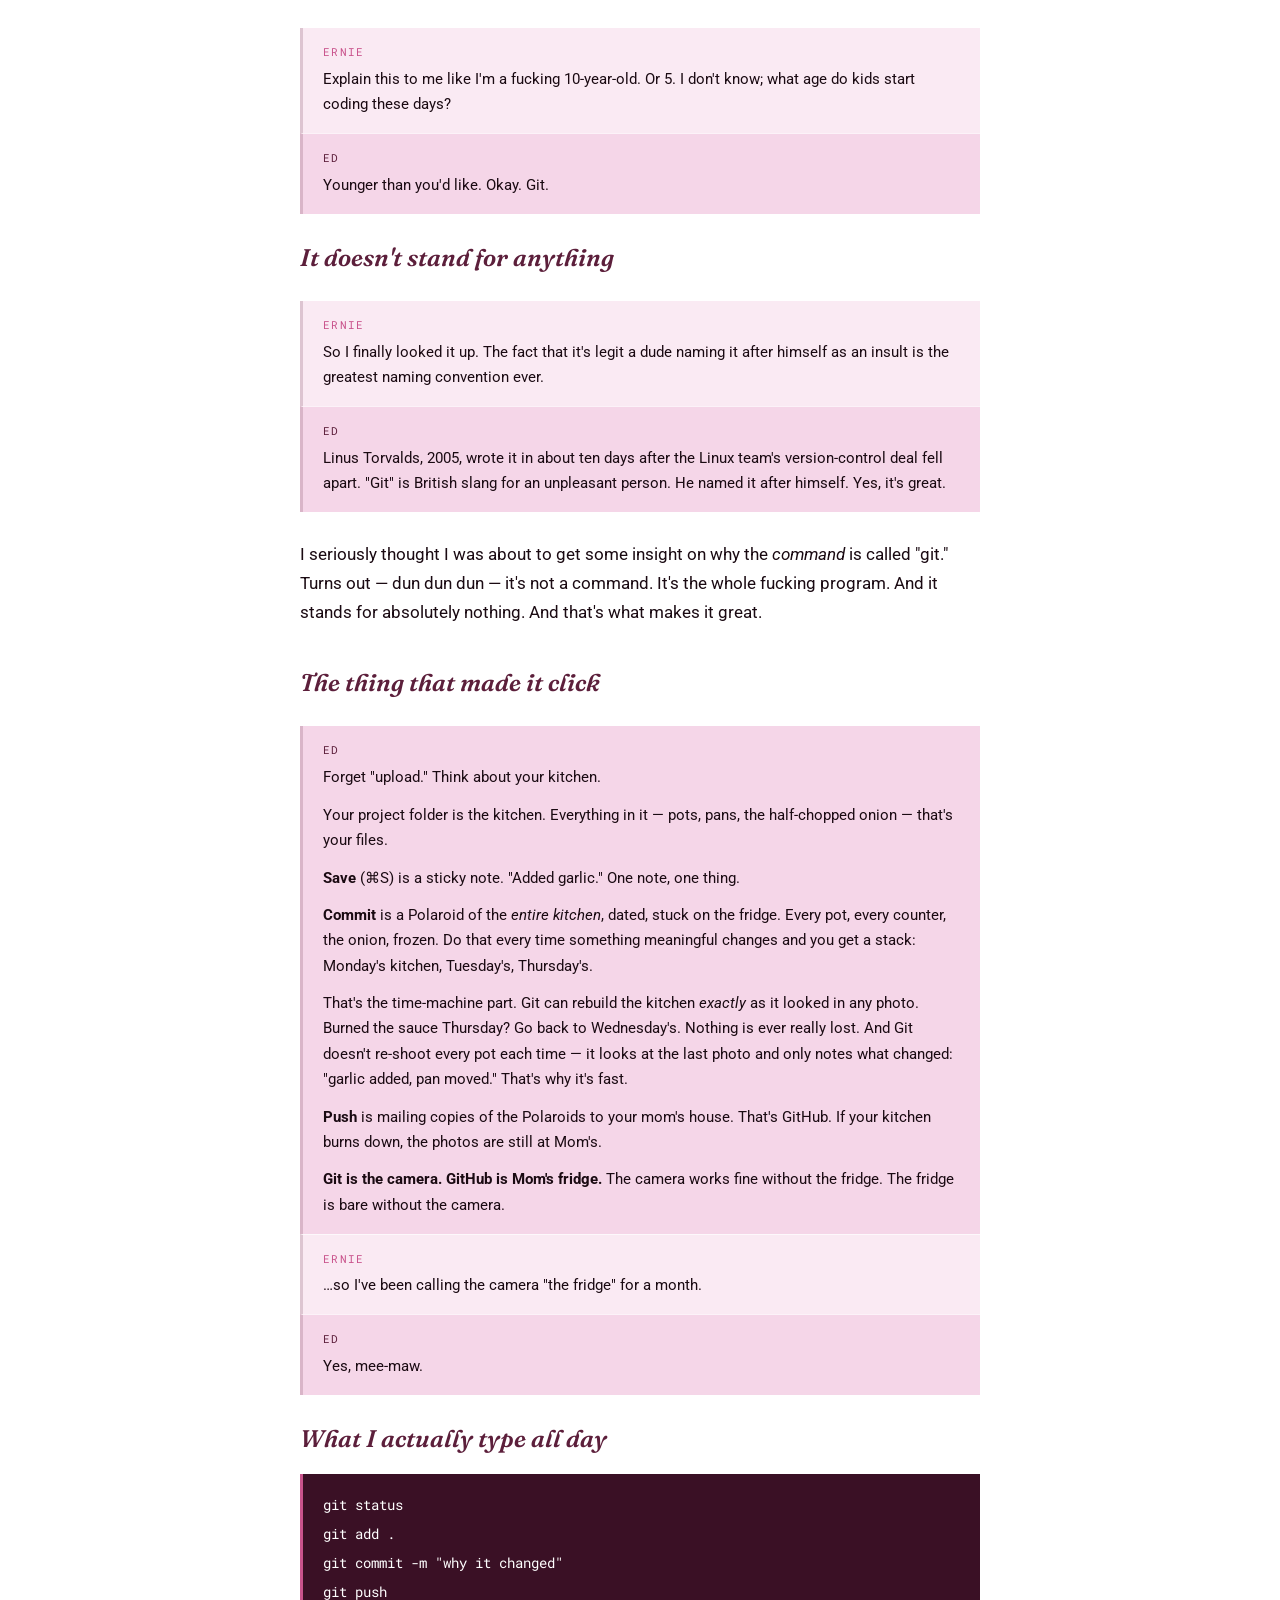
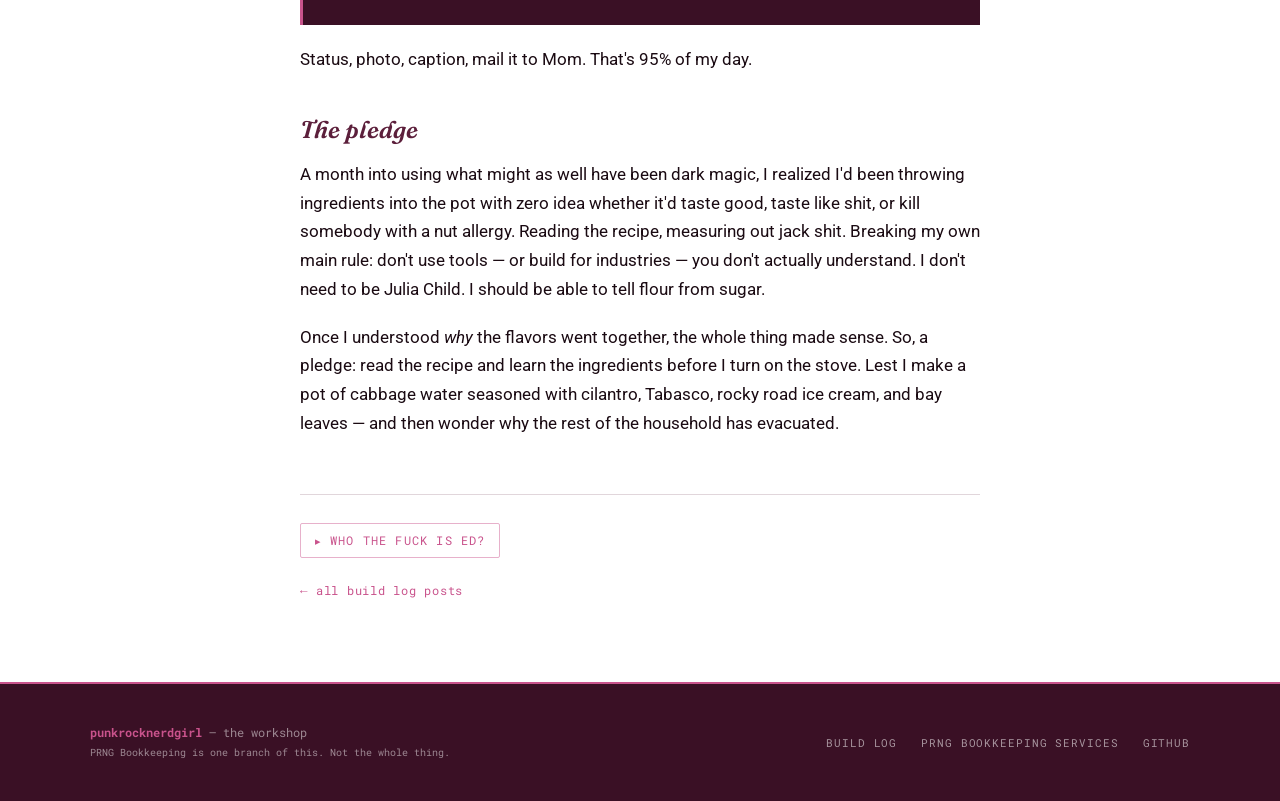
==== commit 01857d6d: "Blog titles in Fraunces; fix build log alignment and copy - Blog titles (post h1, post h2, build log" ====
--- a/build_log/git-doesnt-stand-for-anything.html
+++ b/build_log/git-doesnt-stand-for-anything.html
@@ -7,7 +7,7 @@
   <meta name="description" content="Build log: Git doesn&#x27;t stand for anything" />
   <link rel="preconnect" href="https://fonts.googleapis.com" />
   <link rel="preconnect" href="https://fonts.gstatic.com" crossorigin />
-  <link href="https://fonts.googleapis.com/css2?family=Roboto:ital,wght@0,300;0,400;0,700;1,300;1,400&family=Roboto+Mono:wght@400;600&family=Playfair+Display:ital,wght@0,700;1,700&display=swap" rel="stylesheet" />
+  <link href="https://fonts.googleapis.com/css2?family=Roboto:ital,wght@0,300;0,400;0,700;1,300;1,400&family=Roboto+Mono:wght@400;600&family=Playfair+Display:ital,wght@0,700;1,700&family=Fraunces:ital,opsz,wght@0,9..144,600;0,9..144,700;1,9..144,700&display=swap" rel="stylesheet" />
   <link rel="stylesheet" href="post.css" />
 </head>
 <body>
@@ -69,7 +69,7 @@
 git push</code></pre>
 <p>Status, photo, caption, mail it to Mom. That's 95% of my day.</p>
 <h2>The pledge</h2>
-<p>A month into using what might as well have been dark magic, I realized I'd been throwing ingredients into the pot with zero idea whether it'd taste good, taste like shit, or kill somebody with a nut allergy. Reading the recipe, measuring out jack. Breaking my own main rule: don't use tools — or build for industries — you don't actually understand. I don't need to be Julia Child. I should be able to tell flour from sugar.</p>
+<p>A month into using what might as well have been dark magic, I realized I'd been throwing ingredients into the pot with zero idea whether it'd taste good, taste like shit, or kill somebody with a nut allergy. Reading the recipe, measuring out jack shit. Breaking my own main rule: don't use tools — or build for industries — you don't actually understand. I don't need to be Julia Child. I should be able to tell flour from sugar.</p>
 <p>Once I understood <em>why</em> the flavors went together, the whole thing made sense. So, a pledge: read the recipe and learn the ingredients before I turn on the stove. Lest I make a pot of cabbage water seasoned with cilantro, Tabasco, rocky road ice cream, and bay leaves — and then wonder why the rest of the household has evacuated.</p>
     </article>
     <aside class="post-foot">
--- a/build_log/post.css
+++ b/build_log/post.css
@@ -3,6 +3,7 @@
   --pink:#C9538C; --plum:#5C1F3B; --plum-dark:#3A1025; --blush:#F5D6E8; --blush-light:#FAEAF3;
   --ink:#1A0A12; --muted:#7A5068; --rule:rgba(92,31,59,0.18);
   --mono:'Roboto Mono',monospace; --body:'Roboto',sans-serif; --display:'Playfair Display',serif;
+  --title:'Fraunces',Georgia,serif;
 }
 body { font-family:var(--body); background:#fff; color:var(--ink); font-size:17px; line-height:1.7; -webkit-font-smoothing:antialiased; }
 
@@ -17,11 +18,11 @@
 
 .post { max-width:720px; margin:0 auto; padding:3.5rem 1.25rem 4rem; }
 .post-meta, .eyebrow { font-family:var(--mono); font-size:0.7rem; letter-spacing:0.14em; text-transform:uppercase; color:var(--pink); margin-bottom:0.9rem; }
-.post-head h1 { font-family:var(--display); font-style:italic; font-size:clamp(2.2rem,6vw,3.4rem); line-height:1.1; color:var(--plum); margin-bottom:1.5rem; }
+.post-head h1 { font-family:var(--title); font-style:italic; font-weight:700; font-size:clamp(2.1rem,5.6vw,3.2rem); line-height:1.15; letter-spacing:-0.01em; color:var(--plum); margin-bottom:1.5rem; }
 .hero-img { margin:0 0 2.5rem; }
 .hero-img img { width:100%; height:auto; display:block; border:1px solid var(--rule); }
 
-.post-body h2 { font-family:var(--display); font-style:italic; font-size:1.55rem; color:var(--plum); margin:2.5rem 0 0.9rem; line-height:1.25; }
+.post-body h2 { font-family:var(--title); font-style:italic; font-weight:600; font-size:1.5rem; color:var(--plum); margin:2.5rem 0 0.9rem; line-height:1.3; }
 .post-body p { margin-bottom:1.15rem; }
 .post-body p.eyebrow { margin-bottom:1.5rem; }
 .post-body code { font-family:var(--mono); font-size:0.85em; background:var(--blush-light); color:var(--plum); padding:0.1em 0.35em; border-radius:2px; }
